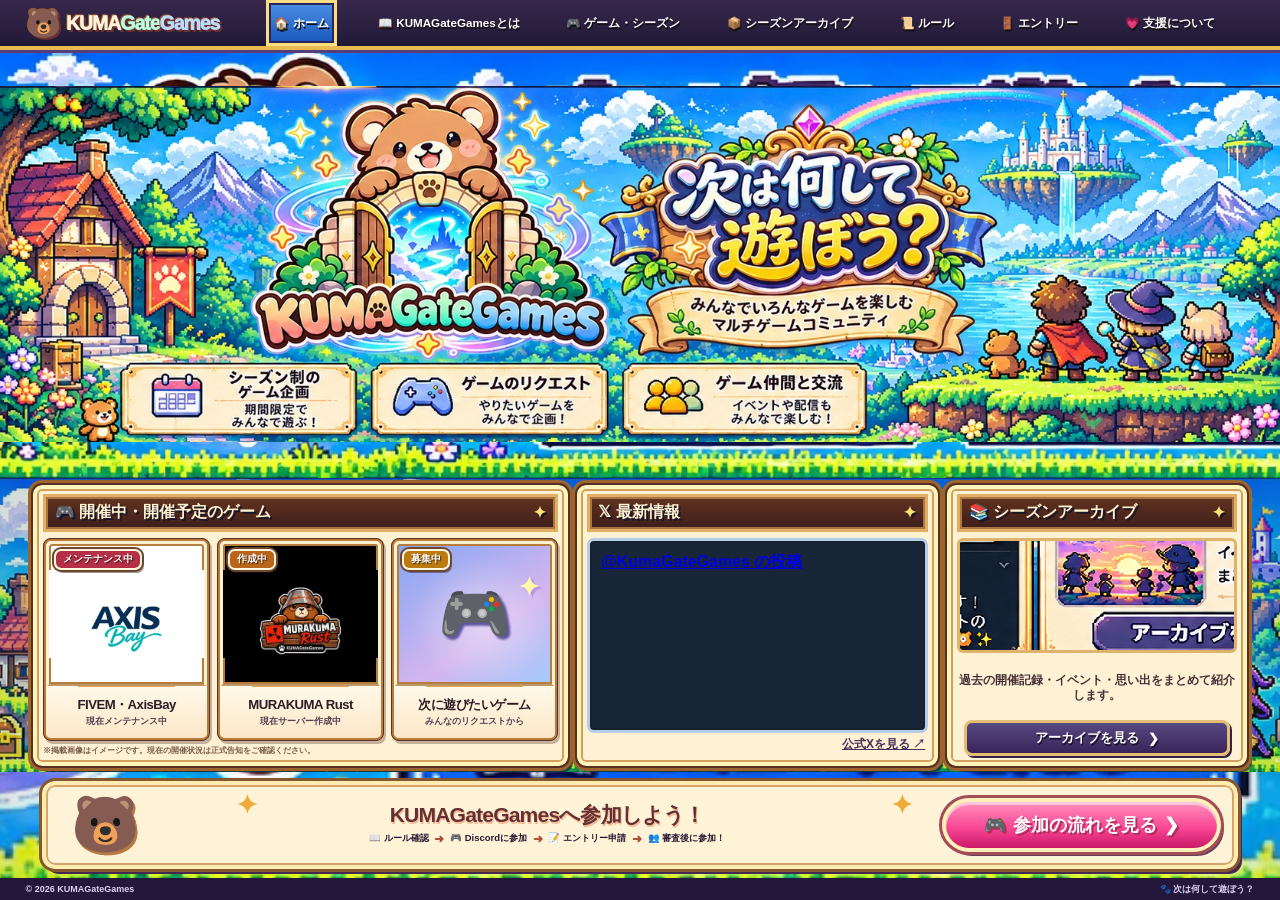
==== index.html @ dee57b51 "Replace AxisBay home card with newly regenerated properly scaled logo" ====
<!doctype html>
<html lang="ja">
<head>
<meta charset="utf-8"><meta name="viewport" content="width=device-width,initial-scale=1">
<meta name="theme-color" content="#29204a"><meta name="description" content="KUMAGateGamesは、みんなでいろいろなゲームを楽しむマルチゲームコミュニティ。次は何して遊ぼう？">
<meta property="og:title" content="KUMAGateGames｜次は何して遊ぼう？"><meta property="og:type" content="website"><meta property="og:image" content="https://kumagate.games/assets/logo.webp">
<title>KUMAGateGames｜次は何して遊ぼう？</title>
<link rel="icon" href="assets/favicon.png" type="image/png"><link rel="stylesheet" href="styles.css"><script src="main.js" defer></script><script src="games-config.js" defer></script><script src="games-render.js" defer></script>
</head>
<body>
<a href="#hero" class="skip">メインコンテンツへ</a>
<div class="page-shell">
<header class="topbar">
<a class="brand" href="#hero" aria-label="KUMAGateGames ホーム"><span class="brand-icon">🐻</span><span>KUMA<span class="brand-gate">Gate</span><span class="brand-games">Games</span></span></a>
<button class="menu-toggle" aria-label="メニューを開く" aria-controls="site-menu" aria-expanded="false">☰</button>
<nav id="site-menu" aria-label="メインナビゲーション">
<a class="active" href="#hero">🏠 ホーム</a><a href="about.html">📖 KUMAGateGamesとは</a><a href="games.html">🎮 ゲーム・シーズン</a><a href="#archive">📦 シーズンアーカイブ</a><a href="rules.html">📜 ルール</a><a href="entry.html">🚪 エントリー</a><a href="support.html">💗 支援について</a>
</nav>
</header>
<main>
<section class="hero" id="hero" aria-label="KUMAGateGamesの紹介">
<img src="assets/pixel-hero.webp" alt="クマのゲート、浮島の城、冒険の世界を描いたドット絵。シーズン制・ゲーム企画・仲間募集の紹介。" draggable="false">

<!-- 背景絵に実際に描かれた3枚の案内カードだけにリンクを対応させます。 -->
<a class="hotspot hotspot-feature-one" href="games.html" aria-label="シーズン制のゲーム企画について詳しく見る"></a>
<a class="hotspot hotspot-feature-two" href="games.html" aria-label="ゲームリクエストについて詳しく見る"></a>
<a class="hotspot hotspot-feature-three" href="about.html" aria-label="ゲーム仲間募集と交流について詳しく見る"></a>
</section>
<div class="information" aria-label="ゲームと最新情報">
<section id="games" class="rpg-panel games-panel games-panel--storybook">
<h2 class="panel-heading"><span>🎮 開催中・開催予定のゲーム</span><span class="twinkle">✦</span></h2>
<div class="game-grid" id="game-grid">
  <article class="game-card game-card--storybook" data-game-card="0">
    <div class="game-art game-art--storybook scene-axisbay"><div class="logo-mat"><img class="game-logo" src="assets/axisbay-card-v2.webp" alt="AxisBayのロゴ"></div><span class="status status--maintenance">メンテナンス中</span></div>
    <div class="game-info"><strong>FIVEM・AxisBay</strong><small>現在メンテナンス中</small></div>
  </article>
  <article class="game-card game-card--storybook" data-game-card="1">
    <div class="game-art game-art--storybook scene-rust"><div class="logo-mat"><img class="game-logo" src="assets/murakuma-card-prod.webp" alt="MURAKUMA Rustのロゴ"></div><span class="status status--building">作成中</span></div>
    <div class="game-info"><strong>MURAKUMA Rust</strong><small>現在サーバー作成中</small></div>
  </article>
  <article class="game-card game-card--storybook" data-game-card="2">
    <div class="game-art game-art--storybook scene-request"><div class="logo-mat"><span class="game-icon">🎮</span></div><span class="status status--recruiting">募集中</span></div>
    <div class="game-info"><strong>次に遊びたいゲーム</strong><small>みんなのリクエストから</small></div>
  </article>
</div>
<p class="panel-footnote">※掲載画像はイメージです。現在の開催状況は正式告知をご確認ください。</p>
</section>
<section class="rpg-panel x-panel" id="news">
<h2 class="panel-heading"><span>𝕏 最新情報</span><span class="twinkle">✦</span></h2>
<div id="x-feed" class="x-feed"><div class="x-preview"><div class="x-avatar">🐻</div><div><strong>公式Xからのお知らせ</strong><p>Xアカウントを設定すると、こちらに最新の投稿を表示します。</p><span class="x-muted">現在、連携準備中です</span></div></div></div>
<a id="x-link" class="mini-link" hidden target="_blank" rel="noopener noreferrer">公式Xを見る ↗</a>
</section>
<section class="rpg-panel archive-panel" id="archive">
<h2 class="panel-heading"><span>📚 シーズンアーカイブ</span><span class="twinkle">✦</span></h2>
<div class="archive-layout"><img src="assets/archive-scene.webp" alt="仲間たちが夕日に向かう8Bit風の冒険風景"><p>過去の開催記録・イベント・思い出をまとめて紹介します。</p></div>
<a class="rpg-link" href="archive.html">アーカイブを見る <span>❯</span></a>
</section>
</div>
<section class="join" aria-label="KUMAGateGamesへの参加">
<div class="join-bear" aria-hidden="true"><span>🐻</span></div>
<div class="join-content"><h2>KUMAGateGamesへ参加しよう！</h2><div class="steps"><span>📖 ルール確認</span><b>➜</b><span>🎮 Discordに参加</span><b>➜</b><span>📝 エントリー申請</span><b>➜</b><span>👥 審査後に参加！</span></div></div>
<a class="join-button" href="entry.html"><span>🎮</span> 参加の流れを見る <span>❯</span></a>
</section>
</main>
<footer><span>© 2026 KUMAGateGames</span><span>🐾 次は何して遊ぼう？</span></footer>
</div>
</body></html>
---- styles.css ----
:root{color-scheme:light;--dark:#21183d;--brown:#573023;--cream:#fff2d3;--gold:#f4be52;--pixel-shadow:3px 3px 0 #332148,-3px -3px 0 #332148;--panel-border:#774322}*{box-sizing:border-box}html{scroll-behavior:smooth}body{margin:0;background:#164b96;color:#281933;font-family:'Trebuchet MS','Hiragino Maru Gothic ProN','Yu Gothic',Meiryo,sans-serif;font-weight:700}.skip{position:fixed;left:1rem;top:-3rem;z-index:50;background:#fff;padding:.6rem}.skip:focus{top:1rem}.page-shell{width:100%;height:100vh;height:100dvh;max-width:2000px;margin:0 auto;display:grid;grid-template-rows:clamp(46px,5.6vh,64px) minmax(0,1fr) 22px;overflow:hidden;background:#1198eb url('assets/pixel-sky.webp') center center/cover no-repeat;box-shadow:0 0 0 3px #2b2252}.topbar{z-index:10;display:flex;align-items:center;gap:1vw;padding:0 2%;background:linear-gradient(180deg,#38284d,#201936);border-bottom:4px solid #e7ba52;box-shadow:0 3px 0 #553d7a;color:white;min-width:0}.brand{display:flex;align-items:center;gap:.4rem;white-space:nowrap;color:#fff3d9;text-decoration:none;font-weight:1000;font-size:clamp(14px,1.52vw,26px);letter-spacing:-1px;text-shadow:2px 2px #6d302d,-1px -1px #9e572b}.brand-icon{font-size:1.45em}.brand-gate{color:#b7ffe0}.brand-games{color:#badaff}.topbar nav{flex:1;display:flex;min-width:0;justify-content:space-evenly;align-items:stretch;height:100%;gap:.15vw}.topbar nav a{display:flex;align-items:center;justify-content:center;text-align:center;white-space:nowrap;font-size:clamp(10px,.91vw,16px);color:white;text-decoration:none;padding:0 .42vw;text-shadow:1px 2px #111;transition:background .15s}.topbar nav a:hover,.topbar nav a:focus-visible{background:#544080}.topbar nav a.active{background:linear-gradient(#4b8fe4,#1856bc);border:3px solid #fadd81;box-shadow:inset 0 0 0 2px #2c235b}.menu-toggle{display:none}main{display:grid;grid-template-rows:minmax(0,1.12fr) minmax(0,.72fr) minmax(0,.22fr);min-height:0;overflow:hidden;background:linear-gradient(90deg,rgba(17,57,79,.13),transparent 9%,transparent 91%,rgba(17,57,79,.13))}.hero{position:relative;min-height:0;overflow:hidden;isolation:isolate;background:#64c9f4}.hero>img{width:100%;height:100%;display:block;object-fit:fill;image-rendering:auto}.hotspot{position:absolute;z-index:2;display:block;border-radius:6px}.hotspot:hover,.hotspot:focus-visible{outline:3px dashed #fff5a9;outline-offset:2px;background:rgba(255,255,255,.09)}.information{display:grid;grid-template-columns:1.48fr 1fr .83fr;gap:clamp(6px,.7vw,14px);padding:clamp(4px,.48vw,9px) clamp(8px,2.6vw,50px);min-height:0;background:linear-gradient(180deg,rgba(26,71,58,.18),rgba(20,98,56,.17)),url('assets/pixel-sky.webp') center 72%/cover}.rpg-panel{min-width:0;min-height:0;display:flex;flex-direction:column;overflow:hidden;padding:clamp(4px,.45vw,9px);background:#fff1d3;border:clamp(3px,.32vw,6px) solid #fff4b9;outline:clamp(2px,.17vw,4px) solid #573025;box-shadow:0 0 0 5px #9d642e,5px 6px 0 rgba(27,24,53,.65),inset 0 0 0 2px #d39f5e; border-radius:9px}.panel-heading{flex-shrink:0;display:flex;justify-content:space-between;align-items:center;gap:5px;color:#fff2d4;margin:0 0 clamp(5px,.5vw,11px);padding:clamp(3px,.4vw,8px) clamp(7px,.7vw,16px);min-height:clamp(26px,3.6vh,48px);border:3px solid #e2ae62;background:linear-gradient(#63331f,#3c1d1b);box-shadow:inset 0 0 0 2px #a97645;font-size:clamp(12px,1.23vw,23px);text-shadow:2px 2px #1a1625;white-space:nowrap}.twinkle{color:#fbe272}.game-grid{display:grid;grid-template-columns:repeat(3,minmax(0,1fr));gap:clamp(5px,.6vw,12px);flex:1;min-height:0}.game-card{min-width:0;min-height:0;display:flex;flex-direction:column;overflow:hidden;border:2px solid #9c89a8;box-shadow:inset 0 0 0 2px #fff,2px 2px #c49a5f;background:#fff8ee;border-radius:7px;text-align:center}.game-art{position:relative;flex:1;min-height:0;overflow:hidden;background:#a6d8f6;border-bottom:2px solid #d6b68e}.game-art img{height:100%;width:100%;display:block;object-fit:cover;image-rendering:pixelated}.game-art.contain{display:flex;align-items:center;justify-content:center;padding:10px}.game-art.contain img{object-fit:contain;image-rendering:auto;filter:drop-shadow(0 2px 0 rgba(0,0,0,.15))}.axisbay-panel{background:linear-gradient(180deg,#ffffff,#eef6ff)}.rust-panel{background:linear-gradient(180deg,#2d1a11,#070707)}.game-art.muted{display:flex;align-items:center;justify-content:center;background:linear-gradient(125deg,#a6b9ed,#ddd9f6)}.controller{font-size:clamp(26px,4vw,66px);filter:drop-shadow(3px 3px 0 #7888bf)}.status{position:absolute;top:5px;left:5px;display:inline-flex;align-items:center;border-radius:6px;padding:2px 7px;color:white;font-size:clamp(9px,.75vw,14px);border:2px solid white;text-shadow:1px 1px #3b2550;box-shadow:2px 2px #49385d;white-space:nowrap}.blue{background:#2487cf}.purple{background:#8c65c3}.gold{background:#d08d27}.red{background:#d94d47}.orange{background:#d77b2d}.game-info{display:flex;flex-direction:column;justify-content:center;flex-shrink:0;min-height:clamp(35px,6.3vh,74px);padding:3px;gap:1px}.game-info strong{font-size:clamp(11px,1.13vw,19px);line-height:1.1;color:#301c25;white-space:nowrap;overflow:hidden;text-overflow:ellipsis}.game-info small{color:#564252;font-size:clamp(9px,.73vw,13px);line-height:1.2}.panel-footnote{font-size:clamp(8px,.58vw,11px);color:#775c4c;white-space:nowrap;overflow:hidden;text-overflow:ellipsis;margin:clamp(3px,.35vw,7px) 0 0}.x-feed{flex:1;min-height:0;overflow:hidden;background:#192637;border:3px solid #b5cce5;border-radius:7px;box-shadow:inset 0 0 0 2px #162031;padding:clamp(9px,.9vw,17px);color:white}.x-preview{display:flex;gap:clamp(6px,.8vw,15px);height:100%;align-items:center}.x-avatar{display:flex;align-items:center;justify-content:center;background:#fff5d9;border:3px solid #ba863c;border-radius:50%;width:clamp(34px,3.5vw,66px);height:clamp(34px,3.5vw,66px);font-size:clamp(18px,2.15vw,39px);flex-shrink:0}.x-preview strong{font-size:clamp(12px,1.12vw,21px)}.x-preview p{font-weight:500;font-size:clamp(10px,.82vw,15px);line-height:1.45;margin:.45rem 0}.x-muted{font-size:clamp(10px,.7vw,13px);color:#a4b6d3}.mini-link{font-size:12px;text-align:right;color:#483059;margin:3px}.archive-layout{flex:1;min-height:0;display:grid;grid-template-rows:minmax(0,1.12fr) minmax(0,.58fr);gap:4px}.archive-layout img{display:block;width:100%;height:100%;object-fit:cover;image-rendering:pixelated;border:3px solid #dfb36c;border-radius:6px}.archive-layout p{min-height:0;overflow:hidden;margin:0;color:#472e37;text-align:center;display:flex;align-items:center;justify-content:center;font-size:clamp(10px,.91vw,16px);line-height:1.3}.rpg-link{min-height:clamp(25px,4vh,50px);flex-shrink:0;display:flex;align-items:center;justify-content:center;gap:.7em;margin:3px auto 0;width:95%;background:linear-gradient(#574982,#39245a);border:3px solid #e4bd73;border-radius:8px;color:white;text-decoration:none;text-shadow:1px 2px #1c112d;font-size:clamp(11px,1vw,18px);box-shadow:2px 2px #332148}.rpg-link:hover{filter:brightness(1.17)}.join{min-width:0;min-height:0;display:grid;grid-template-columns:minmax(50px,11%) 1fr minmax(190px,27%);gap:clamp(3px,.6vw,12px);align-items:center;position:relative;overflow:hidden;margin:clamp(4px,.5vw,9px) clamp(12px,3.3vw,65px);padding:clamp(3px,.5vw,10px) clamp(8px,.85vw,20px);background:#fff3d7;border:4px solid #ffedb0;outline:3px solid #86572f;border-radius:16px;box-shadow:4px 5px 0 #442753,inset 0 0 0 2px #d8a46c}.join::before,.join::after{content:'✦';position:absolute;color:#efaa3b;font-size:clamp(10px,2vw,30px);top:6%;pointer-events:none}.join::before{left:16%}.join::after{right:27%}.join-bear{font-size:clamp(34px,5vw,90px);line-height:1;text-align:center;filter:drop-shadow(2px 3px 0 #b47a46)}.join-content{min-width:0;text-align:center}.join h2{color:#663032;margin:0 0 .3em;font-size:clamp(14px,1.85vw,31px);line-height:1.08;text-shadow:1px 2px #f4bd9a;white-space:nowrap}.steps{display:flex;justify-content:space-evenly;align-items:center;gap:clamp(2px,.3vw,8px);font-size:clamp(8px,.79vw,15px)}.steps b{color:#aa4f34;font-size:1.5em}.join-button{height:74%;min-height:34px;display:flex;align-items:center;justify-content:center;gap:.4em;background:linear-gradient(#ff90bc,#f74292 60%,#c91867);color:#fff;text-shadow:2px 2px #b12f5a;border:4px solid #fff0b9;outline:3px solid #a34d55;border-radius:30px;text-decoration:none;font-size:clamp(11px,1.48vw,25px);box-shadow:inset 0 3px #ffc5da,3px 4px 0 #65405d;white-space:nowrap}.join-button:hover{filter:brightness(1.08);transform:translateY(-1px)}footer{height:100%;display:flex;justify-content:space-between;align-items:center;padding:0 2%;background:#23173b;color:#dfd0f1;font-size:clamp(9px,.7vw,12px)}
@media(min-width:1100px) and (max-height:700px){main{grid-template-rows:minmax(0,1.06fr) minmax(0,.71fr) minmax(0,.23fr)}.panel-footnote{display:none}.game-info{min-height:32px}.panel-heading{min-height:25px}.join{margin-top:3px;margin-bottom:5px}}
@media(max-width:900px){.page-shell{height:auto;min-height:100dvh;overflow:visible;display:block}.topbar{height:57px;position:sticky;top:0}.brand{font-size:18px}.menu-toggle{display:block;margin-left:auto;background:#433672;border:2px solid #e7b968;color:white;padding:5px 12px;font-size:22px;border-radius:4px}.topbar nav{display:none;position:absolute;top:100%;left:0;right:0;background:#292042;height:auto;padding:8px;flex-direction:column;box-shadow:0 5px #a97e33}.topbar nav.open{display:flex}.topbar nav a{justify-content:start;font-size:15px;padding:12px}.topbar nav a.active{border-width:2px}main{display:block;overflow:visible}.hero{aspect-ratio:1672/465}.information{grid-template-columns:1fr 1fr;gap:15px;padding:20px}.games-panel{grid-column:1/-1;min-height:255px}.x-panel,.archive-panel{min-height:240px}.game-info strong{font-size:15px}.game-info small,.archive-layout p{font-size:12px}.panel-heading{font-size:17px;min-height:40px}.join{min-height:110px;grid-template-columns:70px 1fr 190px;margin:18px 25px;padding:12px}.join h2{font-size:20px}.steps{font-size:10px}.join-button{font-size:15px}footer{height:26px}}
@media(max-width:600px){.hero{aspect-ratio:1.68;}.hero>img{object-fit:cover;object-position:center;}.hotspot{display:none}.information{display:flex;flex-direction:column;padding:15px 14px;gap:16px}.games-panel{height:290px}.game-info{min-height:51px}.game-info strong{font-size:12px}.game-info small{font-size:10px}.panel-footnote{font-size:9px}.x-panel,.archive-panel{height:250px}.join{grid-template-columns:1fr;gap:9px;margin:15px;min-height:175px}.join-bear{display:none}.join h2{white-space:normal;font-size:19px}.steps{flex-wrap:wrap;font-size:10px}.join-button{height:47px;width:90%;justify-self:center;font-size:17px}.archive-layout{grid-template-rows:minmax(0,1fr) auto}.archive-layout p{padding:3px}}
@media(prefers-reduced-motion:reduce){html{scroll-behavior:auto}}

/* v4: a readable, non-pixel headline over the baked pixel lettering. */
.hero-smooth-title{position:absolute;top:2.5%;left:43.7%;width:42%;height:31%;z-index:1;display:flex;align-items:center;justify-content:center;gap:.22em;isolation:isolate;white-space:nowrap;border:clamp(2px,.25vw,5px) solid #d1efff;border-radius:24px 9px 24px 9px;background:linear-gradient(180deg,#166dc5 0%,#194d9b 43%,#102969 100%);box-shadow:0 0 0 clamp(3px,.28vw,6px) #263b81,0 0 0 clamp(5px,.44vw,9px) #80d8ff,0 4px 13px #112c65aa,inset 0 4px 0 #a2e7ff;text-align:center;color:#fff9e4;font-family:'Hiragino Maru Gothic ProN','Yu Gothic','Meiryo',sans-serif;font-weight:900;font-size:clamp(15px,3.2vw,58px);letter-spacing:-.065em;line-height:1.05;text-shadow:2px 3px 0 #07164f,0 0 10px #009cfc}
.hero-smooth-title:before,.hero-smooth-title:after{content:'✦';position:absolute;font-size:clamp(10px,1.5vw,24px);color:#ffe77c;text-shadow:0 0 8px #fff0ae}.hero-smooth-title:before{left:2%;top:6%}.hero-smooth-title:after{right:2%;bottom:3%}
.hero-smooth-title strong{color:#ffe36d;font-weight:900;text-shadow:2px 3px 0 #07164f,0 0 9px #fb8f4e}
/* v4: consistently sized join panel */
main{grid-template-rows:minmax(0,1.05fr) minmax(0,.72fr) minmax(0,.26fr)}
.join{grid-template-columns:minmax(42px,8%) minmax(0,1fr) minmax(160px,24%);column-gap:clamp(5px,.75vw,13px);padding:clamp(3px,.52vw,9px) clamp(12px,1vw,22px);margin:clamp(5px,.7vw,12px) clamp(14px,3.3vw,60px);border-radius:13px}
.join-bear{display:flex;align-items:center;justify-content:center;min-width:0;height:100%}.join-bear span{font-size:clamp(28px,4.3vw,76px);line-height:1}
.join-content{display:grid;grid-template-rows:auto auto;align-content:center;justify-items:center;gap:clamp(2px,.33vw,7px)}
.join h2{font-size:clamp(13px,1.65vw,27px);margin:0;letter-spacing:-.04em}
.steps{width:100%;font-size:clamp(8px,.74vw,13px);justify-content:center;gap:clamp(2px,.45vw,10px);white-space:nowrap}
.steps span{white-space:nowrap}.steps b{font-size:1.22em}
.join-button{height:auto;min-height:clamp(33px,6vh,68px);max-height:85%;padding:4px 6px;border-radius:35px;font-size:clamp(11px,1.37vw,22px)}
@media(max-width:900px){.hero-smooth-title{font-size:clamp(12px,3vw,27px);border-radius:13px 5px 13px 5px}.join{grid-template-columns:55px minmax(0,1fr) 160px;min-height:105px}.join h2{font-size:16px}.steps{font-size:9px}.join-button{font-size:13px}}
@media(max-width:600px){.hero-smooth-title{left:28%;top:8%;width:68%;height:25%;font-size:clamp(12px,4vw,23px);gap:.1em}.join{grid-template-columns:1fr;min-height:170px;padding:12px}.join-content{gap:8px}.join h2{font-size:19px}.steps{white-space:normal;flex-wrap:wrap;gap:5px;font-size:10px}.steps span{white-space:normal}.join-button{min-height:46px;font-size:16px}}

/* Ver.5: slogan is now painted directly into the hero artwork; no duplicate HTML overlay. */
.hero-smooth-title{display:none!important}

/* Ver.7: 絵に描かれている3つのカードと透明リンク枠を完全に一致させる。
   画像サイズ 1672 × 465 px の実測座標から変換した百分率を採用。
   存在しない「紹介」「エントリー」の透明リンクは撤去。 */
.hero .hotspot {top:77.65%;height:21.35%;border-radius:1%;}
.hero .hotspot-feature-one {left:9.53%;width:18.42%;}
.hero .hotspot-feature-two {left:28.84%;width:18.48%;}
.hero .hotspot-feature-three {left:48.50%;width:19.20%;}
.hero .hotspot:hover,.hero .hotspot:focus-visible {
  outline:2px solid #ffe7a2;outline-offset:-3px;
  background:rgba(255,255,255,.10);
  box-shadow:0 0 0 3px rgba(65,34,90,.58),inset 0 0 16px rgba(255,240,161,.15);
}
@media(max-width:600px){.hero .hotspot{display:none;}}


/* Logo cards: dedicated bounded area, avoiding flex image min-size overflow. */
:root{
  --status-maintenance:#ad3649;
  --status-building:#b85f16;
  --status-active:#217b48;
  --status-planning:#7549a3;
  --status-preparing:#236fb0;
  --status-recruiting:#d08d27;
  --status-ended:#5b6474;
}
.games-panel .game-card--logo .game-art--logo{
  display:grid;
  grid-template-rows:minmax(0,1fr) auto;
  position:relative;
  padding:0;
  overflow:hidden;
}
.games-panel .game-art--logo .game-logo-frame{
  position:relative;
  min-height:0;
  min-width:0;
  overflow:hidden;
}
.games-panel .game-logo-frame img{
  position:absolute;
  inset:4px 8px;
  display:block;
  width:calc(100% - 16px);
  height:calc(100% - 8px);
  min-width:0;
  min-height:0;
  max-width:none;
  max-height:none;
  object-fit:contain;
  object-position:center;
  image-rendering:auto;
  filter:none;
}
.games-panel .game-art--logo .status{
  position:relative;
  top:auto;
  left:auto;
  z-index:1;
  display:flex;
  align-items:center;
  justify-content:center;
  width:100%;
  min-height:clamp(23px,2.6vh,30px);
  border:0;
  border-top:2px solid rgba(255,255,255,.85);
  border-radius:0;
  padding:2px 5px;
  color:#fff;
  font-size:clamp(10px,.84vw,15px);
  font-weight:900;
  line-height:1.15;
  letter-spacing:.04em;
  white-space:nowrap;
  opacity:1;
  text-shadow:1px 1px 1px rgba(0,0,0,.6);
  box-shadow:0 -2px 0 rgba(0,0,0,.15) inset;
}
.games-panel .game-card--logo .game-info{min-height:clamp(34px,5.7vh,64px)}
.games-panel .status--maintenance{background:var(--status-maintenance)}
.games-panel .status--building{background:var(--status-building)}
.games-panel .status--active{background:var(--status-active)}
.games-panel .status--planning{background:var(--status-planning)}
.games-panel .status--preparing{background:var(--status-preparing)}
.games-panel .status--recruiting{background:var(--status-recruiting)}
.games-panel .status--ended{background:var(--status-ended)}
@media(max-width:600px){
  .games-panel .game-art--logo .status{font-size:10px;min-height:23px}
  .games-panel .game-logo-frame img{
    inset:3px 4px;
    width:calc(100% - 8px);
    height:calc(100% - 6px);
  }
  .games-panel .game-card--logo .game-info{min-height:51px}
}


/* Reusable, responsive pixel-fantasy game cards. Edit games-config.js only. */
:root{--state-maintenance:#b52f47;--state-building:#bb651b;--state-active:#24864b;--state-planning:#7549a3;--state-preparing:#276ca8;--state-recruiting:#bc7b10;--state-ended:#666875}
.games-panel--storybook .game-grid{gap:clamp(4px,.5vw,10px)}
.games-panel--storybook .game-card--storybook{border:3px solid #bb7a3b;outline:1px solid #563423;outline-offset:-1px;box-shadow:inset 0 0 0 2px #ffecba,2px 3px 0 rgba(79,46,48,.33);background:linear-gradient(#fffbec,#ffe8c5);border-radius:8px}
.games-panel--storybook .game-art--storybook{display:block;position:relative;padding:0;isolation:isolate;border:3px solid #fff2d0;border-bottom:2px solid #bf9666;border-radius:6px 6px 3px 3px;box-shadow:inset 0 0 0 2px #b77d3d;overflow:hidden;min-height:0}
.games-panel--storybook .scene-axisbay{background:linear-gradient(165deg,#cceeff 0%,#f9fdff 48%,#d8efff 100%)}
.games-panel--storybook .scene-rust{background:linear-gradient(130deg,#27170f,#0a080a 64%,#443024)}
.games-panel--storybook .scene-request{background:radial-gradient(ellipse at 55% 55%,rgba(255,255,255,.42),transparent 58%),linear-gradient(145deg,#8aa7f3 5%,#d4b6ee 62%,#a3cafd)}
.games-panel--storybook .scene-request:before{content:'✦';position:absolute;right:8%;top:20%;font-size:clamp(13px,2vw,27px);color:#fff8ad;text-shadow:3px 2px #b794ea}
.games-panel--storybook .logo-mat{position:absolute;inset:22% 4% 3%;display:flex;align-items:center;justify-content:center;overflow:hidden;min-width:0;min-height:0}
.games-panel--storybook .scene-axisbay .logo-mat{background:#fff;border-radius:2px}
.games-panel--storybook .logo-mat .game-logo{display:block;width:100%;height:100%;object-fit:contain;object-position:center;min-width:0;min-height:0;max-width:none;max-height:none;image-rendering:auto;transform:translate(var(--logo-x,0),var(--logo-y,0)) scale(var(--logo-scale,1));filter:none}
.games-panel--storybook .game-icon{font-size:clamp(28px,4.6vw,67px);filter:drop-shadow(3px 3px 1px #5e55a1)}
.games-panel--storybook .game-art--storybook .status{position:absolute;z-index:3;top:5px;left:5px;right:auto;bottom:auto;width:auto;min-width:0;min-height:0;display:inline-block;border:2px solid #fff8df;border-radius:7px;padding:3px 7px;color:#fff;font-size:clamp(9px,.75vw,14px);font-weight:900;text-shadow:1px 1px 1px rgba(34,21,21,.8);box-shadow:0 0 0 2px #6d462e,2px 3px 0 rgba(45,26,34,.45);white-space:nowrap;line-height:1.1;opacity:1;letter-spacing:0}
.games-panel--storybook .status--maintenance{background:var(--state-maintenance)}
.games-panel--storybook .status--building{background:var(--state-building)}
.games-panel--storybook .status--active{background:var(--state-active)}
.games-panel--storybook .status--planning{background:var(--state-planning)}
.games-panel--storybook .status--preparing{background:var(--state-preparing)}
.games-panel--storybook .status--recruiting{background:var(--state-recruiting)}
.games-panel--storybook .status--ended{background:var(--state-ended)}
.games-panel--storybook .game-info{position:relative;min-height:clamp(37px,5.7vh,70px);background:linear-gradient(#fff9e9,#fce7c7);gap:3px;padding:4px 2px}
.games-panel--storybook .game-info:before{content:'';display:block;position:absolute;top:0;left:20%;right:20%;height:1px;background:#e0a555}
.games-panel--storybook .game-info strong{font-size:clamp(10px,1.03vw,18px);line-height:1.17;letter-spacing:-.04em}
.games-panel--storybook .game-info small{font-size:clamp(8px,.71vw,13px);line-height:1.17}
@media(max-width:900px){.games-panel--storybook .game-info strong{font-size:clamp(11px,2vw,18px)}.games-panel--storybook .game-info small{font-size:clamp(9px,1.5vw,13px)}}
@media(max-width:600px){.games-panel--storybook .game-grid{gap:5px}.games-panel--storybook .game-art--storybook .status{font-size:clamp(7px,2vw,10px);padding:2px 3px;top:3px;left:3px;border-width:1px;box-shadow:0 0 0 1px #754d36}.games-panel--storybook .game-info{min-height:51px}.games-panel--storybook .game-info strong{font-size:clamp(9px,2.7vw,13px);white-space:normal;overflow:visible;text-overflow:clip}.games-panel--storybook .game-info small{font-size:clamp(8px,2.3vw,11px)}.games-panel--storybook .logo-mat{inset:21% 2% 2%}}

/* Visual fidelity repair: no differently colored logo-mat, and no lower status ribbon.
   Logos are normalized to a 16:9 canvas by games-render.js and sit under top-left badges. */
.games-panel--storybook .scene-axisbay{background:#ffffff}
.games-panel--storybook .scene-rust{background:#000000}
.games-panel--storybook .scene-axisbay .logo-mat,
.games-panel--storybook .scene-rust .logo-mat{background:transparent!important}
.games-panel--storybook .logo-mat{inset:0!important}
.games-panel--storybook .logo-mat .game-logo--normalized{
  width:100%;
  height:100%;
  object-fit:cover;
  object-position:center;
  transform:none!important;
}
.games-panel--storybook .game-art--storybook .status{
  position:absolute;
  top:5px;
  left:5px;
  z-index:4;
  background-clip:padding-box;
}
@media(max-width:600px){
  .games-panel--storybook .logo-mat{inset:0!important}
  .games-panel--storybook .game-art--storybook .status{top:3px;left:3px}
}

/* Fix 2026-11-12: precomposed card images with full-frame matching backgrounds.
   Do not enlarge/crop logos at runtime, and never stretch the hero illustration. */
.games-panel--storybook .scene-axisbay{background:#fff}
.games-panel--storybook .scene-rust{background:#000}
.games-panel--storybook .logo-mat{inset:0!important;background:transparent!important}
.games-panel--storybook .logo-mat .game-logo{
  position:static;
  display:block;
  width:100%;
  height:100%;
  max-width:100%;
  max-height:100%;
  object-fit:contain;
  object-position:center;
  transform:none!important;
  image-rendering:auto;
  filter:none;
}
.hero{background:#64c9f4 url('assets/pixel-sky.webp') center center/cover no-repeat}
.hero>img{object-fit:contain;object-position:center}
@media(min-width:901px) and (max-height:850px){
 .join{margin-top:3px;margin-bottom:3px;padding:2px 10px}
 .join-bear span{font-size:clamp(27px,3vw,50px)}
 .join h2{font-size:clamp(14px,1.4vw,23px)}
 .steps{font-size:clamp(8px,.68vw,11px)}
 .join-button{min-height:35px;max-height:82%;font-size:clamp(12px,1.25vw,20px)}
}
@media(max-width:600px){
 .hero{background:#64c9f4}
 .hero>img{object-fit:cover;object-position:center}
}
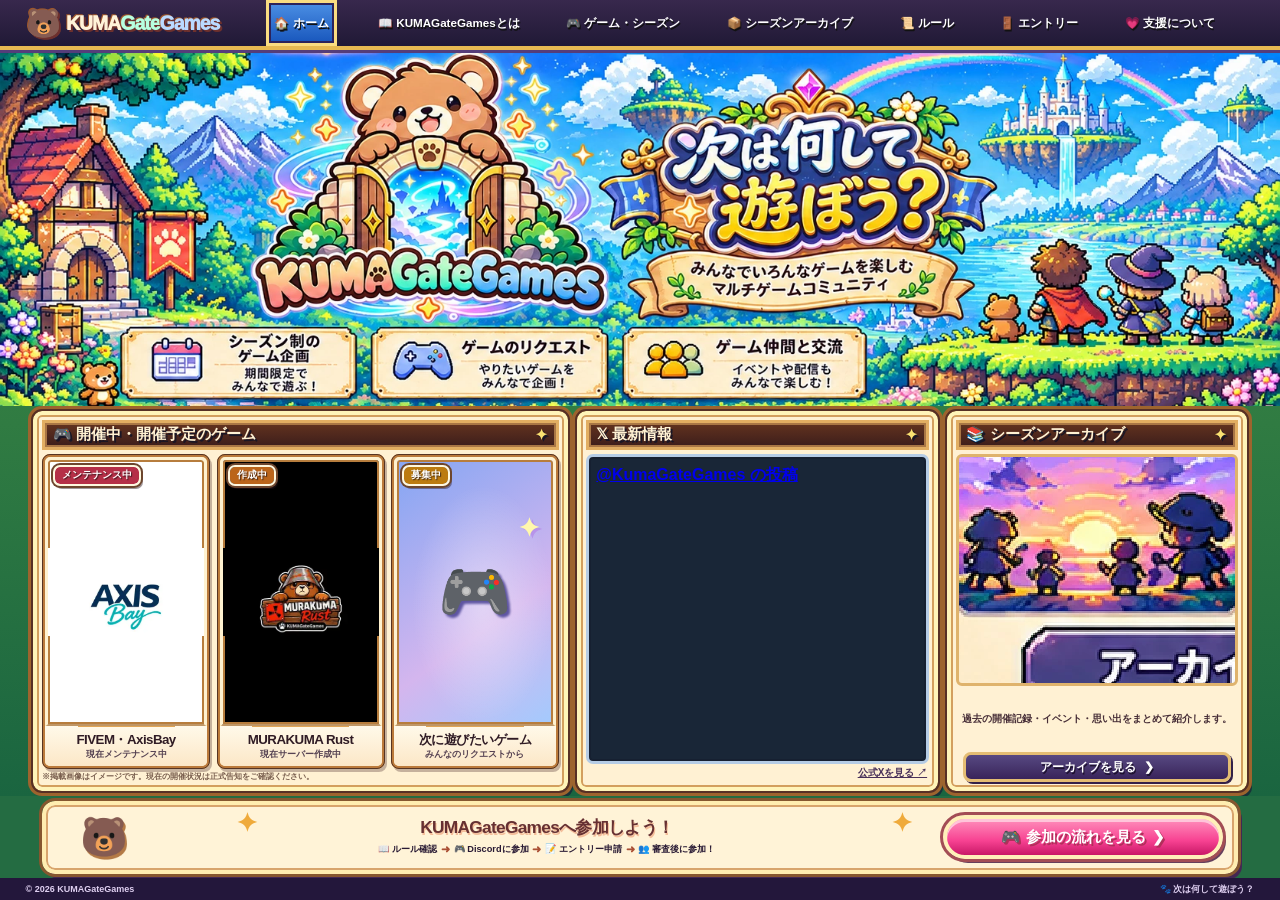
==== commit 8d028441: "Repair full-width single-screen homepage and archive thumbnail crop" ====
--- a/index.html
+++ b/index.html
@@ -52,7 +52,7 @@
 </section>
 <section class="rpg-panel archive-panel" id="archive">
 <h2 class="panel-heading"><span>📚 シーズンアーカイブ</span><span class="twinkle">✦</span></h2>
-<div class="archive-layout"><img src="assets/archive-scene.webp" alt="仲間たちが夕日に向かう8Bit風の冒険風景"><p>過去の開催記録・イベント・思い出をまとめて紹介します。</p></div>
+<div class="archive-layout"><div class="archive-image-crop" role="img" aria-label="仲間たちが夕日に向かう8Bit風の冒険風景"></div><p>過去の開催記録・イベント・思い出をまとめて紹介します。</p></div>
 <a class="rpg-link" href="archive.html">アーカイブを見る <span>❯</span></a>
 </section>
 </div>
--- a/styles.css
+++ b/styles.css
@@ -204,3 +204,61 @@
  .hero{background:#64c9f4}
  .hero>img{object-fit:cover;object-position:center}
 }
+
+/* Full-bleed, non-scrolling desktop homepage, 2026-11-12.
+   Keep the hero's true 1672:465 ratio, its artwork-based link hitboxes,
+   and the entire one-screen navigation / content / footer composition. */
+@media(min-width:901px){
+ html,body{height:100%;overflow:hidden}
+ body{background:#246c42}
+ .page-shell{width:100%;max-width:none;height:100vh;height:100dvh;min-height:0;overflow:hidden;margin:0 auto;grid-template-rows:clamp(46px,5.6vh,64px) minmax(0,1fr) 22px;background:#277b49}
+ main{grid-template-rows:max-content minmax(0,1fr) clamp(72px,9.1vh,110px);overflow:hidden;min-height:0;background:#246c42}
+ .hero{width:100%;height:auto;min-height:0;aspect-ratio:1672/465;overflow:hidden;background:transparent}
+ .hero>img{width:100%;height:100%;object-fit:contain;object-position:center;display:block}
+ .information{min-height:0;overflow:hidden;padding:clamp(4px,.4vw,8px) clamp(8px,2.6vw,50px);background:linear-gradient(180deg,#317c42 0%,#1a6540 100%);position:relative}
+ .join{min-height:0;overflow:visible;padding:clamp(3px,.38vw,8px) clamp(9px,.85vw,18px);margin:clamp(3px,.35vw,7px) clamp(12px,3.3vw,65px);grid-template-columns:minmax(38px,8%) minmax(0,1fr) minmax(150px,24%)}
+ .join h2{font-size:clamp(14px,1.35vw,26px);line-height:1.08;margin:0 0 2px}
+ .steps{font-size:clamp(9px,.72vw,13px);gap:clamp(2px,.3vw,7px)}
+ .join-bear span{font-size:clamp(26px,3vw,53px)}
+ .join-button{height:80%;min-height:30px;max-height:95%;font-size:clamp(11px,1.2vw,20px);padding:2px 6px}
+ .rpg-panel{padding:clamp(3px,.38vw,8px)}
+ .panel-heading{min-height:clamp(25px,3.25vh,39px);margin-bottom:clamp(4px,.35vw,8px);padding:2px clamp(6px,.6vw,12px);font-size:clamp(12px,1.16vw,21px)}
+ .game-info{min-height:clamp(29px,4.4vh,46px);padding:2px;gap:1px}
+ .game-info strong{font-size:clamp(10px,1vw,17px)}
+ .game-info small{font-size:clamp(8px,.70vw,12px)}
+ .games-panel--storybook .game-info{min-height:clamp(32px,4.5vh,50px);padding:2px;gap:1px}
+ .games-panel--storybook .game-info strong{font-size:clamp(11px,1.04vw,18px)}
+ .games-panel--storybook .game-info small{font-size:clamp(9px,.72vw,13px)}
+ .panel-footnote{font-size:clamp(8px,.56vw,10px);margin:2px 0 0}
+ .archive-layout{grid-template-rows:minmax(0,1fr) minmax(24px,.27fr);gap:2px;overflow:hidden}
+ .archive-layout p{font-size:clamp(9px,.78vw,14px);line-height:1.14}
+ .rpg-link{min-height:clamp(23px,3.3vh,36px);margin:2px auto 0;padding:1px 4px;font-size:clamp(10px,.95vw,17px)}
+ .x-feed{padding:clamp(6px,.6vw,12px)}
+ .x-panel .mini-link{font-size:clamp(10px,.65vw,12px);margin:2px}
+}
+@media(min-width:901px) and (max-height:850px){
+ .join{margin-top:3px;margin-bottom:3px;padding:2px 9px}
+ .join h2{font-size:clamp(13px,1.25vw,21px)}
+ .steps{font-size:clamp(8px,.63vw,10px)}
+ .join-button{font-size:clamp(11px,1.15vw,19px)}
+}
+/* The existing archive art contains cut-off UI text around its edges.
+   Display only its central adventure scene inside the same card frame. */
+.archive-layout .archive-image-crop{
+ display:block;
+ min-height:0;
+ border:3px solid #dfb36c;
+ border-radius:6px;
+ background-color:#ad6aad;
+ background-image:url('assets/archive-scene.webp');
+ background-size:195% auto;
+ background-position:75% 18%;
+ background-repeat:no-repeat;
+ image-rendering:pixelated;
+}
+@media(min-width:901px) and (max-height:850px){
+ .archive-layout .archive-image-crop{background-position:75% 43%}
+}
+@media(max-width:900px){
+ .archive-layout .archive-image-crop{background-position:75% 35%}
+}
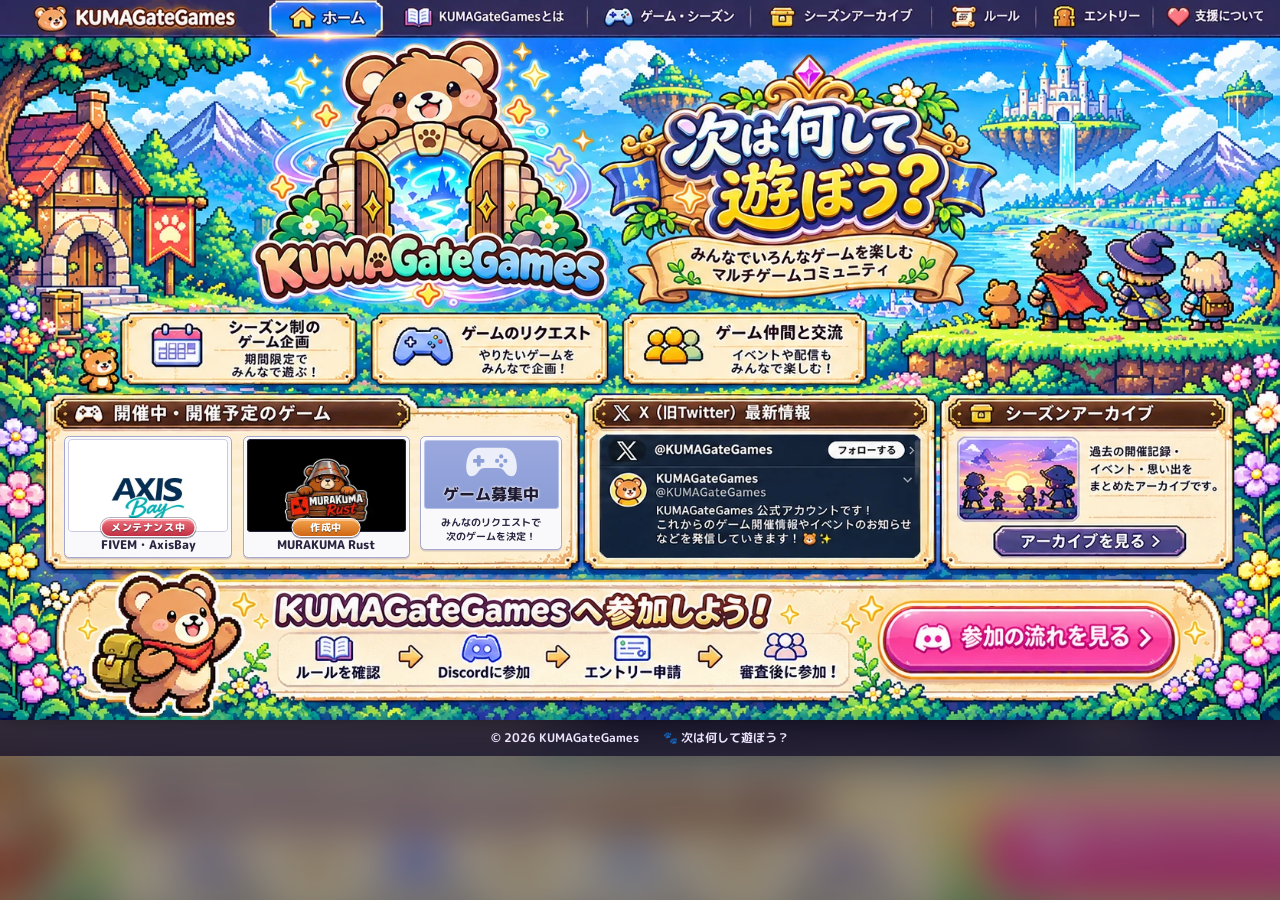
==== commit b735a2bb: "Rebuild homepage as a single full-HD picture matching the design mockup - PC: the mockup (assets/hom" ====
--- a/index.html
+++ b/index.html
@@ -2,66 +2,97 @@
 <html lang="ja">
 <head>
 <meta charset="utf-8"><meta name="viewport" content="width=device-width,initial-scale=1">
-<meta name="theme-color" content="#29204a"><meta name="description" content="KUMAGateGamesは、みんなでいろいろなゲームを楽しむマルチゲームコミュニティ。次は何して遊ぼう？">
+<meta name="theme-color" content="#2c2a59"><meta name="description" content="KUMAGateGamesは、みんなでいろいろなゲームを楽しむマルチゲームコミュニティ。次は何して遊ぼう？">
 <meta property="og:title" content="KUMAGateGames｜次は何して遊ぼう？"><meta property="og:type" content="website"><meta property="og:image" content="https://kumagate.games/assets/logo.webp">
 <title>KUMAGateGames｜次は何して遊ぼう？</title>
-<link rel="icon" href="assets/favicon.png" type="image/png"><link rel="stylesheet" href="styles.css"><script src="main.js" defer></script><script src="games-config.js" defer></script><script src="games-render.js" defer></script>
+<link rel="icon" href="assets/favicon.png" type="image/png">
+<link rel="preconnect" href="https://fonts.googleapis.com"><link rel="preconnect" href="https://fonts.gstatic.com" crossorigin>
+<link rel="stylesheet" href="https://fonts.googleapis.com/css2?family=M+PLUS+Rounded+1c:wght@700;800&amp;display=swap">
+<link rel="preload" as="image" href="assets/home-stage.webp" media="(min-width:901px) and (min-aspect-ratio:13/10)">
+<link rel="stylesheet" href="styles.css">
+<script src="main.js" defer></script><script src="games-config.js" defer></script><script src="games-render.js" defer></script>
 </head>
-<body>
-<a href="#hero" class="skip">メインコンテンツへ</a>
-<div class="page-shell">
+<body class="home">
+<a href="#main" class="skip">メインコンテンツへ</a>
+<!--
+  PC（横長画面）: 完成イメージの一枚絵 assets/home-stage.webp の上に、
+  リンク（透明）・ゲームカード・Xの投稿だけを重ねて表示します。
+  位置は --x/--y/--w/--h に、元画像（1672×941）のピクセル座標で書いています。
+  スマホ（縦長画面）: 同じHTMLを縦に並べたレイアウトで表示します。
+-->
+<div class="stage">
 <header class="topbar">
-<a class="brand" href="#hero" aria-label="KUMAGateGames ホーム"><span class="brand-icon">🐻</span><span>KUMA<span class="brand-gate">Gate</span><span class="brand-games">Games</span></span></a>
+<a class="brand spot" href="index.html" style="--x:40;--y:3;--w:272;--h:42"><span class="brand-icon" aria-hidden="true">🐻</span><span class="brand-text">KUMA<span class="brand-gate">Gate</span><span class="brand-games">Games</span></span></a>
 <button class="menu-toggle" aria-label="メニューを開く" aria-controls="site-menu" aria-expanded="false">☰</button>
 <nav id="site-menu" aria-label="メインナビゲーション">
-<a class="active" href="#hero">🏠 ホーム</a><a href="about.html">📖 KUMAGateGamesとは</a><a href="games.html">🎮 ゲーム・シーズン</a><a href="#archive">📦 シーズンアーカイブ</a><a href="rules.html">📜 ルール</a><a href="entry.html">🚪 エントリー</a><a href="support.html">💗 支援について</a>
+<a class="spot nav-home active" aria-current="page" href="index.html" style="--x:352;--y:3;--w:148;--h:42"><span aria-hidden="true">🏠</span><span>ホーム</span></a>
+<a class="spot" href="about.html" style="--x:515;--y:4;--w:250;--h:40"><span aria-hidden="true">📖</span><span>KUMAGateGamesとは</span></a>
+<a class="spot" href="games.html" style="--x:771;--y:4;--w:208;--h:40"><span aria-hidden="true">🎮</span><span>ゲーム・シーズン</span></a>
+<a class="spot" href="archive.html" style="--x:984;--y:4;--w:233;--h:40"><span aria-hidden="true">📦</span><span>シーズンアーカイブ</span></a>
+<a class="spot" href="rules.html" style="--x:1222;--y:4;--w:128;--h:40"><span aria-hidden="true">📜</span><span>ルール</span></a>
+<a class="spot" href="entry.html" style="--x:1355;--y:4;--w:149;--h:40"><span aria-hidden="true">🚪</span><span>エントリー</span></a>
+<a class="spot" href="support.html" style="--x:1509;--y:4;--w:158;--h:40"><span aria-hidden="true">💗</span><span>支援について</span></a>
 </nav>
 </header>
-<main>
-<section class="hero" id="hero" aria-label="KUMAGateGamesの紹介">
-<img src="assets/pixel-hero.webp" alt="クマのゲート、浮島の城、冒険の世界を描いたドット絵。シーズン制・ゲーム企画・仲間募集の紹介。" draggable="false">
 
-<!-- 背景絵に実際に描かれた3枚の案内カードだけにリンクを対応させます。 -->
-<a class="hotspot hotspot-feature-one" href="games.html" aria-label="シーズン制のゲーム企画について詳しく見る"></a>
-<a class="hotspot hotspot-feature-two" href="games.html" aria-label="ゲームリクエストについて詳しく見る"></a>
-<a class="hotspot hotspot-feature-three" href="about.html" aria-label="ゲーム仲間募集と交流について詳しく見る"></a>
+<main id="main">
+<section class="hero" aria-labelledby="hero-title">
+<img class="hero-img" src="assets/home-hero.webp" width="1672" height="459" alt="クマのゲートと浮島の城が見えるドット絵の世界。「次は何して遊ぼう？」みんなでいろんなゲームを楽しむマルチゲームコミュニティ。" draggable="false">
+<h1 id="hero-title" class="sr-only">KUMAGateGames　次は何して遊ぼう？　みんなでいろんなゲームを楽しむマルチゲームコミュニティ</h1>
+<a class="spot hero-spot" href="games.html" style="--x:158;--y:405;--w:312;--h:95"><span>シーズン制のゲーム企画　期間限定でみんなで遊ぶ！</span></a>
+<a class="spot hero-spot" href="games.html" style="--x:485;--y:405;--w:310;--h:95"><span>ゲームのリクエスト　やりたいゲームをみんなで企画！</span></a>
+<a class="spot hero-spot" href="about.html" style="--x:812;--y:405;--w:318;--h:95"><span>ゲーム仲間と交流　イベントや配信もみんなで楽しむ！</span></a>
 </section>
-<div class="information" aria-label="ゲームと最新情報">
-<section id="games" class="rpg-panel games-panel games-panel--storybook">
-<h2 class="panel-heading"><span>🎮 開催中・開催予定のゲーム</span><span class="twinkle">✦</span></h2>
+
+<section class="panel games-panel" id="games" aria-labelledby="games-title">
+<h2 class="ribbon" id="games-title"><img src="assets/home-ribbon-games.webp" width="934" height="78" alt="開催中・開催予定のゲーム"></h2>
+<!-- 中身は games-config.js から games-render.js が作ります（下は読み込み前の初期表示） -->
 <div class="game-grid" id="game-grid">
-  <article class="game-card game-card--storybook" data-game-card="0">
-    <div class="game-art game-art--storybook scene-axisbay"><div class="logo-mat"><img class="game-logo" src="assets/axisbay-card-v2.webp" alt="AxisBayのロゴ"></div><span class="status status--maintenance">メンテナンス中</span></div>
-    <div class="game-info"><strong>FIVEM・AxisBay</strong><small>現在メンテナンス中</small></div>
-  </article>
-  <article class="game-card game-card--storybook" data-game-card="1">
-    <div class="game-art game-art--storybook scene-rust"><div class="logo-mat"><img class="game-logo" src="assets/murakuma-card-prod.webp" alt="MURAKUMA Rustのロゴ"></div><span class="status status--building">作成中</span></div>
-    <div class="game-info"><strong>MURAKUMA Rust</strong><small>現在サーバー作成中</small></div>
-  </article>
-  <article class="game-card game-card--storybook" data-game-card="2">
-    <div class="game-art game-art--storybook scene-request"><div class="logo-mat"><span class="game-icon">🎮</span></div><span class="status status--recruiting">募集中</span></div>
-    <div class="game-info"><strong>次に遊びたいゲーム</strong><small>みんなのリクエストから</small></div>
-  </article>
+<article class="game-card game-card--game scene-axisbay"><div class="game-art"><img src="assets/axisbay-card-v2.webp" alt="AxisBayのロゴ"></div><span class="status status--maintenance">メンテナンス中</span><strong class="game-title">FIVEM・AxisBay</strong></article>
+<article class="game-card game-card--game scene-rust"><div class="game-art"><img src="assets/murakuma-card-prod.webp" alt="MURAKUMA Rustのロゴ"></div><span class="status status--building">作成中</span><strong class="game-title">MURAKUMA Rust</strong></article>
+<article class="game-card game-card--request scene-request"><div class="req-top"><span class="req-icon" aria-hidden="true"></span><strong class="req-title">ゲーム募集中</strong></div><p class="req-text">みんなのリクエストで
+次のゲームを決定！</p></article>
 </div>
-<p class="panel-footnote">※掲載画像はイメージです。現在の開催状況は正式告知をご確認ください。</p>
 </section>
-<section class="rpg-panel x-panel" id="news">
-<h2 class="panel-heading"><span>𝕏 最新情報</span><span class="twinkle">✦</span></h2>
-<div id="x-feed" class="x-feed"><div class="x-preview"><div class="x-avatar">🐻</div><div><strong>公式Xからのお知らせ</strong><p>Xアカウントを設定すると、こちらに最新の投稿を表示します。</p><span class="x-muted">現在、連携準備中です</span></div></div></div>
-<a id="x-link" class="mini-link" hidden target="_blank" rel="noopener noreferrer">公式Xを見る ↗</a>
+
+<section class="panel x-panel" id="news" aria-labelledby="x-title">
+<h2 class="ribbon" id="x-title"><img src="assets/home-ribbon-x.webp" width="880" height="80" alt="X（旧Twitter）最新情報"></h2>
+<div class="x-card">
+<a class="x-head spot" id="x-link" href="https://x.com/KumaGateGames" target="_blank" rel="noopener noreferrer" style="--x:783;--y:568;--w:418;--h:43">
+<span class="x-logo" aria-hidden="true">𝕏</span><span class="x-handle">@KUMAGateGames</span><span class="x-follow">フォローする</span><span class="sr-only">（公式Xを新しいタブで開く）</span>
+</a>
+<div class="x-body" id="x-feed" style="--x:784;--y:612;--w:416;--h:115">
+<div class="x-fallback">
+<img class="x-avatar" src="assets/home-x-avatar.webp" width="100" height="94" alt="">
+<div><strong>KUMAGateGames</strong><span class="x-sub">@KUMAGateGames</span>
+<p>KUMAGateGames 公式アカウントです！<br>これからのゲーム開催情報やイベントのお知らせなどを発信していきます！🐻✨</p></div>
+</div>
+</div>
+</div>
 </section>
-<section class="rpg-panel archive-panel" id="archive">
-<h2 class="panel-heading"><span>📚 シーズンアーカイブ</span><span class="twinkle">✦</span></h2>
-<div class="archive-layout"><div class="archive-image-crop" role="img" aria-label="仲間たちが夕日に向かう8Bit風の冒険風景"></div><p>過去の開催記録・イベント・思い出をまとめて紹介します。</p></div>
-<a class="rpg-link" href="archive.html">アーカイブを見る <span>❯</span></a>
+
+<section class="panel archive-panel" id="archive" aria-labelledby="archive-title">
+<h2 class="ribbon" id="archive-title"><img src="assets/home-ribbon-archive.webp" width="726" height="76" alt="シーズンアーカイブ"></h2>
+<a class="archive-link spot" href="archive.html" style="--x:1246;--y:565;--w:360;--h:158">
+<img class="archive-thumb" src="assets/home-archive-thumb.webp" width="160" height="111" alt="">
+<span class="archive-text">過去の開催記録・イベント・思い出をまとめたアーカイブです。</span>
+<span class="archive-button">アーカイブを見る ❯</span>
+</a>
 </section>
-</div>
-<section class="join" aria-label="KUMAGateGamesへの参加">
-<div class="join-bear" aria-hidden="true"><span>🐻</span></div>
-<div class="join-content"><h2>KUMAGateGamesへ参加しよう！</h2><div class="steps"><span>📖 ルール確認</span><b>➜</b><span>🎮 Discordに参加</span><b>➜</b><span>📝 エントリー申請</span><b>➜</b><span>👥 審査後に参加！</span></div></div>
-<a class="join-button" href="entry.html"><span>🎮</span> 参加の流れを見る <span>❯</span></a>
+
+<section class="join" aria-labelledby="join-title">
+<img class="join-bear" src="assets/home-join-bear.webp" width="472" height="398" alt="">
+<h2 class="join-title" id="join-title"><span>KUMAGateGamesへ</span><span>参加しよう！</span></h2>
+<ol class="join-steps">
+<li><a class="spot" href="rules.html" style="--x:366;--y:818;--w:138;--h:76"><span aria-hidden="true">📖</span><span>ルールを確認</span></a></li>
+<li><a class="spot" href="entry.html" style="--x:564;--y:818;--w:140;--h:76"><span aria-hidden="true">💬</span><span>Discordに参加</span></a></li>
+<li><a class="spot" href="entry.html" style="--x:756;--y:818;--w:124;--h:76"><span aria-hidden="true">📝</span><span>エントリー申請</span></a></li>
+<li><a class="spot" href="entry.html" style="--x:960;--y:818;--w:140;--h:76"><span aria-hidden="true">👥</span><span>審査後に参加！</span></a></li>
+</ol>
+<a class="join-button spot" href="entry.html" style="--x:1150;--y:786;--w:380;--h:98"><span>参加の流れを見る ❯</span></a>
 </section>
 </main>
-<footer><span>© 2026 KUMAGateGames</span><span>🐾 次は何して遊ぼう？</span></footer>
 </div>
-</body></html>
+<footer class="footer"><span>© 2026 KUMAGateGames</span><span>🐾 次は何して遊ぼう？</span></footer>
+</body>
+</html>
--- a/styles.css
+++ b/styles.css
@@ -1,264 +1,201 @@
-:root{color-scheme:light;--dark:#21183d;--brown:#573023;--cream:#fff2d3;--gold:#f4be52;--pixel-shadow:3px 3px 0 #332148,-3px -3px 0 #332148;--panel-border:#774322}*{box-sizing:border-box}html{scroll-behavior:smooth}body{margin:0;background:#164b96;color:#281933;font-family:'Trebuchet MS','Hiragino Maru Gothic ProN','Yu Gothic',Meiryo,sans-serif;font-weight:700}.skip{position:fixed;left:1rem;top:-3rem;z-index:50;background:#fff;padding:.6rem}.skip:focus{top:1rem}.page-shell{width:100%;height:100vh;height:100dvh;max-width:2000px;margin:0 auto;display:grid;grid-template-rows:clamp(46px,5.6vh,64px) minmax(0,1fr) 22px;overflow:hidden;background:#1198eb url('assets/pixel-sky.webp') center center/cover no-repeat;box-shadow:0 0 0 3px #2b2252}.topbar{z-index:10;display:flex;align-items:center;gap:1vw;padding:0 2%;background:linear-gradient(180deg,#38284d,#201936);border-bottom:4px solid #e7ba52;box-shadow:0 3px 0 #553d7a;color:white;min-width:0}.brand{display:flex;align-items:center;gap:.4rem;white-space:nowrap;color:#fff3d9;text-decoration:none;font-weight:1000;font-size:clamp(14px,1.52vw,26px);letter-spacing:-1px;text-shadow:2px 2px #6d302d,-1px -1px #9e572b}.brand-icon{font-size:1.45em}.brand-gate{color:#b7ffe0}.brand-games{color:#badaff}.topbar nav{flex:1;display:flex;min-width:0;justify-content:space-evenly;align-items:stretch;height:100%;gap:.15vw}.topbar nav a{display:flex;align-items:center;justify-content:center;text-align:center;white-space:nowrap;font-size:clamp(10px,.91vw,16px);color:white;text-decoration:none;padding:0 .42vw;text-shadow:1px 2px #111;transition:background .15s}.topbar nav a:hover,.topbar nav a:focus-visible{background:#544080}.topbar nav a.active{background:linear-gradient(#4b8fe4,#1856bc);border:3px solid #fadd81;box-shadow:inset 0 0 0 2px #2c235b}.menu-toggle{display:none}main{display:grid;grid-template-rows:minmax(0,1.12fr) minmax(0,.72fr) minmax(0,.22fr);min-height:0;overflow:hidden;background:linear-gradient(90deg,rgba(17,57,79,.13),transparent 9%,transparent 91%,rgba(17,57,79,.13))}.hero{position:relative;min-height:0;overflow:hidden;isolation:isolate;background:#64c9f4}.hero>img{width:100%;height:100%;display:block;object-fit:fill;image-rendering:auto}.hotspot{position:absolute;z-index:2;display:block;border-radius:6px}.hotspot:hover,.hotspot:focus-visible{outline:3px dashed #fff5a9;outline-offset:2px;background:rgba(255,255,255,.09)}.information{display:grid;grid-template-columns:1.48fr 1fr .83fr;gap:clamp(6px,.7vw,14px);padding:clamp(4px,.48vw,9px) clamp(8px,2.6vw,50px);min-height:0;background:linear-gradient(180deg,rgba(26,71,58,.18),rgba(20,98,56,.17)),url('assets/pixel-sky.webp') center 72%/cover}.rpg-panel{min-width:0;min-height:0;display:flex;flex-direction:column;overflow:hidden;padding:clamp(4px,.45vw,9px);background:#fff1d3;border:clamp(3px,.32vw,6px) solid #fff4b9;outline:clamp(2px,.17vw,4px) solid #573025;box-shadow:0 0 0 5px #9d642e,5px 6px 0 rgba(27,24,53,.65),inset 0 0 0 2px #d39f5e; border-radius:9px}.panel-heading{flex-shrink:0;display:flex;justify-content:space-between;align-items:center;gap:5px;color:#fff2d4;margin:0 0 clamp(5px,.5vw,11px);padding:clamp(3px,.4vw,8px) clamp(7px,.7vw,16px);min-height:clamp(26px,3.6vh,48px);border:3px solid #e2ae62;background:linear-gradient(#63331f,#3c1d1b);box-shadow:inset 0 0 0 2px #a97645;font-size:clamp(12px,1.23vw,23px);text-shadow:2px 2px #1a1625;white-space:nowrap}.twinkle{color:#fbe272}.game-grid{display:grid;grid-template-columns:repeat(3,minmax(0,1fr));gap:clamp(5px,.6vw,12px);flex:1;min-height:0}.game-card{min-width:0;min-height:0;display:flex;flex-direction:column;overflow:hidden;border:2px solid #9c89a8;box-shadow:inset 0 0 0 2px #fff,2px 2px #c49a5f;background:#fff8ee;border-radius:7px;text-align:center}.game-art{position:relative;flex:1;min-height:0;overflow:hidden;background:#a6d8f6;border-bottom:2px solid #d6b68e}.game-art img{height:100%;width:100%;display:block;object-fit:cover;image-rendering:pixelated}.game-art.contain{display:flex;align-items:center;justify-content:center;padding:10px}.game-art.contain img{object-fit:contain;image-rendering:auto;filter:drop-shadow(0 2px 0 rgba(0,0,0,.15))}.axisbay-panel{background:linear-gradient(180deg,#ffffff,#eef6ff)}.rust-panel{background:linear-gradient(180deg,#2d1a11,#070707)}.game-art.muted{display:flex;align-items:center;justify-content:center;background:linear-gradient(125deg,#a6b9ed,#ddd9f6)}.controller{font-size:clamp(26px,4vw,66px);filter:drop-shadow(3px 3px 0 #7888bf)}.status{position:absolute;top:5px;left:5px;display:inline-flex;align-items:center;border-radius:6px;padding:2px 7px;color:white;font-size:clamp(9px,.75vw,14px);border:2px solid white;text-shadow:1px 1px #3b2550;box-shadow:2px 2px #49385d;white-space:nowrap}.blue{background:#2487cf}.purple{background:#8c65c3}.gold{background:#d08d27}.red{background:#d94d47}.orange{background:#d77b2d}.game-info{display:flex;flex-direction:column;justify-content:center;flex-shrink:0;min-height:clamp(35px,6.3vh,74px);padding:3px;gap:1px}.game-info strong{font-size:clamp(11px,1.13vw,19px);line-height:1.1;color:#301c25;white-space:nowrap;overflow:hidden;text-overflow:ellipsis}.game-info small{color:#564252;font-size:clamp(9px,.73vw,13px);line-height:1.2}.panel-footnote{font-size:clamp(8px,.58vw,11px);color:#775c4c;white-space:nowrap;overflow:hidden;text-overflow:ellipsis;margin:clamp(3px,.35vw,7px) 0 0}.x-feed{flex:1;min-height:0;overflow:hidden;background:#192637;border:3px solid #b5cce5;border-radius:7px;box-shadow:inset 0 0 0 2px #162031;padding:clamp(9px,.9vw,17px);color:white}.x-preview{display:flex;gap:clamp(6px,.8vw,15px);height:100%;align-items:center}.x-avatar{display:flex;align-items:center;justify-content:center;background:#fff5d9;border:3px solid #ba863c;border-radius:50%;width:clamp(34px,3.5vw,66px);height:clamp(34px,3.5vw,66px);font-size:clamp(18px,2.15vw,39px);flex-shrink:0}.x-preview strong{font-size:clamp(12px,1.12vw,21px)}.x-preview p{font-weight:500;font-size:clamp(10px,.82vw,15px);line-height:1.45;margin:.45rem 0}.x-muted{font-size:clamp(10px,.7vw,13px);color:#a4b6d3}.mini-link{font-size:12px;text-align:right;color:#483059;margin:3px}.archive-layout{flex:1;min-height:0;display:grid;grid-template-rows:minmax(0,1.12fr) minmax(0,.58fr);gap:4px}.archive-layout img{display:block;width:100%;height:100%;object-fit:cover;image-rendering:pixelated;border:3px solid #dfb36c;border-radius:6px}.archive-layout p{min-height:0;overflow:hidden;margin:0;color:#472e37;text-align:center;display:flex;align-items:center;justify-content:center;font-size:clamp(10px,.91vw,16px);line-height:1.3}.rpg-link{min-height:clamp(25px,4vh,50px);flex-shrink:0;display:flex;align-items:center;justify-content:center;gap:.7em;margin:3px auto 0;width:95%;background:linear-gradient(#574982,#39245a);border:3px solid #e4bd73;border-radius:8px;color:white;text-decoration:none;text-shadow:1px 2px #1c112d;font-size:clamp(11px,1vw,18px);box-shadow:2px 2px #332148}.rpg-link:hover{filter:brightness(1.17)}.join{min-width:0;min-height:0;display:grid;grid-template-columns:minmax(50px,11%) 1fr minmax(190px,27%);gap:clamp(3px,.6vw,12px);align-items:center;position:relative;overflow:hidden;margin:clamp(4px,.5vw,9px) clamp(12px,3.3vw,65px);padding:clamp(3px,.5vw,10px) clamp(8px,.85vw,20px);background:#fff3d7;border:4px solid #ffedb0;outline:3px solid #86572f;border-radius:16px;box-shadow:4px 5px 0 #442753,inset 0 0 0 2px #d8a46c}.join::before,.join::after{content:'✦';position:absolute;color:#efaa3b;font-size:clamp(10px,2vw,30px);top:6%;pointer-events:none}.join::before{left:16%}.join::after{right:27%}.join-bear{font-size:clamp(34px,5vw,90px);line-height:1;text-align:center;filter:drop-shadow(2px 3px 0 #b47a46)}.join-content{min-width:0;text-align:center}.join h2{color:#663032;margin:0 0 .3em;font-size:clamp(14px,1.85vw,31px);line-height:1.08;text-shadow:1px 2px #f4bd9a;white-space:nowrap}.steps{display:flex;justify-content:space-evenly;align-items:center;gap:clamp(2px,.3vw,8px);font-size:clamp(8px,.79vw,15px)}.steps b{color:#aa4f34;font-size:1.5em}.join-button{height:74%;min-height:34px;display:flex;align-items:center;justify-content:center;gap:.4em;background:linear-gradient(#ff90bc,#f74292 60%,#c91867);color:#fff;text-shadow:2px 2px #b12f5a;border:4px solid #fff0b9;outline:3px solid #a34d55;border-radius:30px;text-decoration:none;font-size:clamp(11px,1.48vw,25px);box-shadow:inset 0 3px #ffc5da,3px 4px 0 #65405d;white-space:nowrap}.join-button:hover{filter:brightness(1.08);transform:translateY(-1px)}footer{height:100%;display:flex;justify-content:space-between;align-items:center;padding:0 2%;background:#23173b;color:#dfd0f1;font-size:clamp(9px,.7vw,12px)}
-@media(min-width:1100px) and (max-height:700px){main{grid-template-rows:minmax(0,1.06fr) minmax(0,.71fr) minmax(0,.23fr)}.panel-footnote{display:none}.game-info{min-height:32px}.panel-heading{min-height:25px}.join{margin-top:3px;margin-bottom:5px}}
-@media(max-width:900px){.page-shell{height:auto;min-height:100dvh;overflow:visible;display:block}.topbar{height:57px;position:sticky;top:0}.brand{font-size:18px}.menu-toggle{display:block;margin-left:auto;background:#433672;border:2px solid #e7b968;color:white;padding:5px 12px;font-size:22px;border-radius:4px}.topbar nav{display:none;position:absolute;top:100%;left:0;right:0;background:#292042;height:auto;padding:8px;flex-direction:column;box-shadow:0 5px #a97e33}.topbar nav.open{display:flex}.topbar nav a{justify-content:start;font-size:15px;padding:12px}.topbar nav a.active{border-width:2px}main{display:block;overflow:visible}.hero{aspect-ratio:1672/465}.information{grid-template-columns:1fr 1fr;gap:15px;padding:20px}.games-panel{grid-column:1/-1;min-height:255px}.x-panel,.archive-panel{min-height:240px}.game-info strong{font-size:15px}.game-info small,.archive-layout p{font-size:12px}.panel-heading{font-size:17px;min-height:40px}.join{min-height:110px;grid-template-columns:70px 1fr 190px;margin:18px 25px;padding:12px}.join h2{font-size:20px}.steps{font-size:10px}.join-button{font-size:15px}footer{height:26px}}
-@media(max-width:600px){.hero{aspect-ratio:1.68;}.hero>img{object-fit:cover;object-position:center;}.hotspot{display:none}.information{display:flex;flex-direction:column;padding:15px 14px;gap:16px}.games-panel{height:290px}.game-info{min-height:51px}.game-info strong{font-size:12px}.game-info small{font-size:10px}.panel-footnote{font-size:9px}.x-panel,.archive-panel{height:250px}.join{grid-template-columns:1fr;gap:9px;margin:15px;min-height:175px}.join-bear{display:none}.join h2{white-space:normal;font-size:19px}.steps{flex-wrap:wrap;font-size:10px}.join-button{height:47px;width:90%;justify-self:center;font-size:17px}.archive-layout{grid-template-rows:minmax(0,1fr) auto}.archive-layout p{padding:3px}}
-@media(prefers-reduced-motion:reduce){html{scroll-behavior:auto}}
-
-/* v4: a readable, non-pixel headline over the baked pixel lettering. */
-.hero-smooth-title{position:absolute;top:2.5%;left:43.7%;width:42%;height:31%;z-index:1;display:flex;align-items:center;justify-content:center;gap:.22em;isolation:isolate;white-space:nowrap;border:clamp(2px,.25vw,5px) solid #d1efff;border-radius:24px 9px 24px 9px;background:linear-gradient(180deg,#166dc5 0%,#194d9b 43%,#102969 100%);box-shadow:0 0 0 clamp(3px,.28vw,6px) #263b81,0 0 0 clamp(5px,.44vw,9px) #80d8ff,0 4px 13px #112c65aa,inset 0 4px 0 #a2e7ff;text-align:center;color:#fff9e4;font-family:'Hiragino Maru Gothic ProN','Yu Gothic','Meiryo',sans-serif;font-weight:900;font-size:clamp(15px,3.2vw,58px);letter-spacing:-.065em;line-height:1.05;text-shadow:2px 3px 0 #07164f,0 0 10px #009cfc}
-.hero-smooth-title:before,.hero-smooth-title:after{content:'✦';position:absolute;font-size:clamp(10px,1.5vw,24px);color:#ffe77c;text-shadow:0 0 8px #fff0ae}.hero-smooth-title:before{left:2%;top:6%}.hero-smooth-title:after{right:2%;bottom:3%}
-.hero-smooth-title strong{color:#ffe36d;font-weight:900;text-shadow:2px 3px 0 #07164f,0 0 9px #fb8f4e}
-/* v4: consistently sized join panel */
-main{grid-template-rows:minmax(0,1.05fr) minmax(0,.72fr) minmax(0,.26fr)}
-.join{grid-template-columns:minmax(42px,8%) minmax(0,1fr) minmax(160px,24%);column-gap:clamp(5px,.75vw,13px);padding:clamp(3px,.52vw,9px) clamp(12px,1vw,22px);margin:clamp(5px,.7vw,12px) clamp(14px,3.3vw,60px);border-radius:13px}
-.join-bear{display:flex;align-items:center;justify-content:center;min-width:0;height:100%}.join-bear span{font-size:clamp(28px,4.3vw,76px);line-height:1}
-.join-content{display:grid;grid-template-rows:auto auto;align-content:center;justify-items:center;gap:clamp(2px,.33vw,7px)}
-.join h2{font-size:clamp(13px,1.65vw,27px);margin:0;letter-spacing:-.04em}
-.steps{width:100%;font-size:clamp(8px,.74vw,13px);justify-content:center;gap:clamp(2px,.45vw,10px);white-space:nowrap}
-.steps span{white-space:nowrap}.steps b{font-size:1.22em}
-.join-button{height:auto;min-height:clamp(33px,6vh,68px);max-height:85%;padding:4px 6px;border-radius:35px;font-size:clamp(11px,1.37vw,22px)}
-@media(max-width:900px){.hero-smooth-title{font-size:clamp(12px,3vw,27px);border-radius:13px 5px 13px 5px}.join{grid-template-columns:55px minmax(0,1fr) 160px;min-height:105px}.join h2{font-size:16px}.steps{font-size:9px}.join-button{font-size:13px}}
-@media(max-width:600px){.hero-smooth-title{left:28%;top:8%;width:68%;height:25%;font-size:clamp(12px,4vw,23px);gap:.1em}.join{grid-template-columns:1fr;min-height:170px;padding:12px}.join-content{gap:8px}.join h2{font-size:19px}.steps{white-space:normal;flex-wrap:wrap;gap:5px;font-size:10px}.steps span{white-space:normal}.join-button{min-height:46px;font-size:16px}}
-
-/* Ver.5: slogan is now painted directly into the hero artwork; no duplicate HTML overlay. */
-.hero-smooth-title{display:none!important}
-
-/* Ver.7: 絵に描かれている3つのカードと透明リンク枠を完全に一致させる。
-   画像サイズ 1672 × 465 px の実測座標から変換した百分率を採用。
-   存在しない「紹介」「エントリー」の透明リンクは撤去。 */
-.hero .hotspot {top:77.65%;height:21.35%;border-radius:1%;}
-.hero .hotspot-feature-one {left:9.53%;width:18.42%;}
-.hero .hotspot-feature-two {left:28.84%;width:18.48%;}
-.hero .hotspot-feature-three {left:48.50%;width:19.20%;}
-.hero .hotspot:hover,.hero .hotspot:focus-visible {
-  outline:2px solid #ffe7a2;outline-offset:-3px;
-  background:rgba(255,255,255,.10);
-  box-shadow:0 0 0 3px rgba(65,34,90,.58),inset 0 0 16px rgba(255,240,161,.15);
-}
-@media(max-width:600px){.hero .hotspot{display:none;}}
-
-
-/* Logo cards: dedicated bounded area, avoiding flex image min-size overflow. */
+/* =========================================================
+   KUMAGateGames ホーム（index.html 専用）
+   2026-11 完成イメージ準拠版
+
+   ・PC（横幅901px以上の横長画面）
+     完成イメージ assets/home-stage.webp（1672×941）を16:9の一枚絵として
+     画面いっぱいに表示し、その上にリンク・ゲームカード・Xの投稿を重ねます。
+     位置はHTMLの --x/--y/--w/--h（元画像のピクセル座標）× --u で決まります。
+   ・スマホ・縦長画面
+     同じHTMLを縦に並べ、スクロールで見るレイアウトになります。
+   ========================================================= */
+
 :root{
-  --status-maintenance:#ad3649;
-  --status-building:#b85f16;
-  --status-active:#217b48;
-  --status-planning:#7549a3;
-  --status-preparing:#236fb0;
-  --status-recruiting:#d08d27;
-  --status-ended:#5b6474;
-}
-.games-panel .game-card--logo .game-art--logo{
-  display:grid;
-  grid-template-rows:minmax(0,1fr) auto;
-  position:relative;
-  padding:0;
-  overflow:hidden;
-}
-.games-panel .game-art--logo .game-logo-frame{
-  position:relative;
-  min-height:0;
-  min-width:0;
-  overflow:hidden;
-}
-.games-panel .game-logo-frame img{
-  position:absolute;
-  inset:4px 8px;
-  display:block;
-  width:calc(100% - 16px);
-  height:calc(100% - 8px);
-  min-width:0;
-  min-height:0;
-  max-width:none;
-  max-height:none;
-  object-fit:contain;
-  object-position:center;
-  image-rendering:auto;
-  filter:none;
-}
-.games-panel .game-art--logo .status{
-  position:relative;
-  top:auto;
-  left:auto;
-  z-index:1;
-  display:flex;
-  align-items:center;
-  justify-content:center;
-  width:100%;
-  min-height:clamp(23px,2.6vh,30px);
-  border:0;
-  border-top:2px solid rgba(255,255,255,.85);
-  border-radius:0;
-  padding:2px 5px;
-  color:#fff;
-  font-size:clamp(10px,.84vw,15px);
-  font-weight:900;
-  line-height:1.15;
-  letter-spacing:.04em;
-  white-space:nowrap;
-  opacity:1;
-  text-shadow:1px 1px 1px rgba(0,0,0,.6);
-  box-shadow:0 -2px 0 rgba(0,0,0,.15) inset;
-}
-.games-panel .game-card--logo .game-info{min-height:clamp(34px,5.7vh,64px)}
-.games-panel .status--maintenance{background:var(--status-maintenance)}
-.games-panel .status--building{background:var(--status-building)}
-.games-panel .status--active{background:var(--status-active)}
-.games-panel .status--planning{background:var(--status-planning)}
-.games-panel .status--preparing{background:var(--status-preparing)}
-.games-panel .status--recruiting{background:var(--status-recruiting)}
-.games-panel .status--ended{background:var(--status-ended)}
+  --font:'M PLUS Rounded 1c','Hiragino Maru Gothic ProN','Yu Gothic',Meiryo,sans-serif;
+  --navy:#15253c;
+  --cream:#fdf0d5;
+  --card-border:#a3a6cf;
+  /* ゲームの状態ラベル（上の色→下の色） */
+  --st-maintenance:#f0717c,#c02f43;
+  --st-building:#f6a650,#cf6614;
+  --st-active:#74d95c,#2b9a33;
+  --st-planning:#b892ea,#7649b6;
+  --st-preparing:#62b7f8,#1d6bd3;
+  --st-recruiting:#f7c955,#cc8a0e;
+  --st-ended:#aab0ba,#626875;
+}
+*{box-sizing:border-box}
+html{-webkit-text-size-adjust:100%}
+body{margin:0;min-height:100vh;font-family:var(--font);font-weight:700;color:#2a2038;background:#2e6a3e}
+body::before{content:'';position:fixed;inset:-60px;z-index:-1;background:#2e6a3e url('assets/home-stage.webp') center/cover no-repeat;filter:blur(22px) brightness(.6) saturate(1.1)}
+img{max-width:100%}
+.sr-only,.hero-spot>span{position:absolute!important;width:1px!important;height:1px!important;padding:0!important;margin:-1px!important;overflow:hidden!important;clip:rect(0,0,0,0)!important;white-space:nowrap!important;border:0!important}
+.skip{position:fixed;left:1rem;top:-4rem;z-index:100;background:#fff;color:#21183d;padding:.6rem 1rem;border-radius:6px}
+.skip:focus{top:1rem}
+
+/* ---------- ナビゲーション（スマホ） ---------- */
+.topbar{position:sticky;top:0;z-index:20;display:flex;align-items:center;gap:10px;height:56px;padding:0 12px;background:linear-gradient(#2b295b,#302c5d);border-bottom:3px solid #4c55a8;box-shadow:0 3px 0 #030124}
+.brand{display:flex;align-items:center;gap:6px;color:#fff;text-decoration:none;font-size:20px;font-weight:800;letter-spacing:-.02em;text-shadow:2px 2px 0 #7a3b22}
+.brand-icon{font-size:1.3em}.brand-gate{color:#b7ffe0}.brand-games{color:#badaff}
+.menu-toggle{margin-left:auto;background:#433672;border:2px solid #e7b968;color:#fff;font-size:22px;line-height:1;padding:6px 11px;border-radius:6px;cursor:pointer}
+#site-menu{display:none;position:absolute;top:100%;left:0;right:0;flex-direction:column;padding:8px;background:#292042;box-shadow:0 5px 0 #a97e33}
+#site-menu.open{display:flex}
+#site-menu a{display:flex;gap:10px;align-items:center;padding:12px;color:#fff;text-decoration:none;font-size:15px;border-radius:8px}
+#site-menu a:hover{background:#3d3366}
+#site-menu a.active{background:linear-gradient(#4b8fe4,#1856bc);border:2px solid #fadd81}
+
+/* ---------- ヒーロー（スマホ） ---------- */
+.hero{--cx:0;--cw:1672;position:relative;aspect-ratio:1672/459;overflow:hidden}
+.hero-img{display:block;width:100%;height:100%;object-fit:cover}
+.hero-spot{position:absolute;left:calc(100% * (var(--x) - var(--cx)) / var(--cw));top:calc(100% * (var(--y) - 49) / 459);width:calc(100% * var(--w) / var(--cw));height:calc(100% * var(--h) / 459);border-radius:6px}
+.hero-spot:focus-visible{outline:3px solid #ffe7a2}
+@media(max-width:600px){.hero{--cx:150;--cw:1150;aspect-ratio:1150/459}.hero-img{object-position:28.7% 50%}}
+
+/* ---------- 共通パネル（スマホ） ---------- */
+main{display:block}
+.panel{margin:18px 12px;padding:10px 10px 12px;background:var(--cream);border:4px solid #b97a3f;border-radius:12px;box-shadow:inset 0 0 0 2px #fff6d8,3px 4px 0 rgba(25,20,40,.4)}
+.ribbon{margin:0 0 10px;line-height:0}
+.ribbon img{display:block;width:auto;max-width:100%;height:auto;max-height:40px}
+
+/* ---------- ゲームカード（スマホ） ---------- */
+.game-grid{display:grid;grid-template-columns:repeat(3,minmax(0,1fr));gap:8px}
+.game-card{position:relative;display:flex;flex-direction:column;min-width:0;background:#f9f9fb;border:2px solid var(--card-border);border-radius:8px;padding:3px 3px 6px;box-shadow:inset 0 0 0 1px #fff,0 2px 0 rgba(90,80,140,.22)}
+.game-art{position:relative;aspect-ratio:16/9;border-radius:5px;overflow:hidden;background:#fff}
+.game-art::after{content:'';position:absolute;inset:0;border-radius:inherit;box-shadow:inset 0 0 0 1px rgba(105,105,165,.35);pointer-events:none}
+.scene-rust .game-art,.scene-dark .game-art{background:#000}
+.game-art img{display:block;width:100%;height:100%;object-fit:contain}
+.status{position:relative;z-index:1;align-self:center;display:inline-flex;align-items:center;justify-content:center;margin-top:-11px;padding:2px 9px;min-width:60%;border:2px solid #fff;border-radius:999px;color:#fff;font-size:10px;font-weight:800;white-space:nowrap;letter-spacing:.06em;text-shadow:0 1px 1px rgba(0,0,0,.45);box-shadow:0 0 0 1px rgba(40,30,60,.35),0 2px 0 rgba(40,30,60,.25),inset 0 2px 0 rgba(255,255,255,.35);background:linear-gradient(var(--st,#b892ea,#7649b6))}
+.status--maintenance{--st:var(--st-maintenance)}.status--building{--st:var(--st-building)}.status--active{--st:var(--st-active)}.status--planning{--st:var(--st-planning)}.status--preparing{--st:var(--st-preparing)}.status--recruiting{--st:var(--st-recruiting)}.status--ended{--st:var(--st-ended)}
+.game-title{display:block;margin-top:4px;text-align:center;font-size:11px;line-height:1.3;font-weight:800;color:#2a2440;overflow-wrap:anywhere}
+.req-top{display:flex;flex-direction:column;align-items:center;justify-content:center;gap:3px;aspect-ratio:16/10;border-radius:5px;background:linear-gradient(#9aa8de,#8b9cd6);box-shadow:inset 0 0 0 1px rgba(255,255,255,.35)}
+.req-icon{display:block;width:44%;aspect-ratio:68/40;background:url("data:image/svg+xml,%3Csvg xmlns='http://www.w3.org/2000/svg' viewBox='0 0 68 40'%3E%3Cpath fill='%23fff' fill-opacity='.82' d='M18 1h32c9 0 15 7 17 18s0 20-6 20c-5 0-8-4-11-8-2-2-4-3-7-3H25c-3 0-5 1-7 3-3 4-6 8-11 8-6 0-8-9-6-20S9 1 18 1z'/%3E%3Cg fill='%238d9fd9'%3E%3Crect x='14.5' y='11' width='5' height='15' rx='1'/%3E%3Crect x='9.5' y='16' width='15' height='5' rx='1'/%3E%3Ccircle cx='47' cy='12.5' r='2.8'/%3E%3Ccircle cx='52.5' cy='18.5' r='2.8'/%3E%3Ccircle cx='41.5' cy='18.5' r='2.8'/%3E%3Ccircle cx='47' cy='24.5' r='2.8'/%3E%3C/g%3E%3C/svg%3E") center/contain no-repeat}
+.req-title{font-size:13px;font-weight:800;color:#1f1a33;text-shadow:0 0 2px #fff,0 0 3px #fff}
+.req-text{margin:6px 0 0;text-align:center;font-size:10px;line-height:1.45;color:#2a2440;white-space:pre-line}
+
+/* ---------- X（スマホ） ---------- */
+.x-card{background:var(--navy);border:2px solid #2b3c58;border-radius:8px;overflow:hidden;color:#fff}
+.x-head{display:flex;align-items:center;gap:10px;padding:8px 10px;border-bottom:1px solid #2a3a55;color:#fff;text-decoration:none}
+.x-logo{font-size:20px}.x-handle{flex:1;font-size:14px}
+.x-follow{padding:4px 12px;border-radius:999px;background:#fff;color:#111;font-size:12px}
+.x-body{position:relative;min-height:120px}
+.x-fallback{display:flex;gap:10px;padding:10px}
+.x-avatar{width:44px;height:44px;border-radius:50%;flex-shrink:0;object-fit:cover}
+.x-fallback strong{display:block;font-size:14px}
+.x-sub{display:block;color:#93a3bd;font-size:12px;font-weight:500}
+.x-fallback p{margin:6px 0 0;font-size:13px;line-height:1.55;font-weight:500}
+.x-embed{position:absolute;inset:0;opacity:0;pointer-events:none;overflow:hidden}
+.x-embed a{font-size:0;color:transparent}
+.x-body.is-rendered .x-fallback{display:none}
+.x-body.is-rendered .x-embed{position:relative;opacity:1;pointer-events:auto;height:320px}
+.x-embed iframe{width:100%!important;height:100%!important}
+
+/* ---------- アーカイブ（スマホ） ---------- */
+.archive-link{display:grid;grid-template-columns:44% 1fr;gap:10px;align-items:center;color:#3b2a34;text-decoration:none}
+.archive-thumb{display:block;width:100%;height:auto;border-radius:6px}
+.archive-text{font-size:13px;line-height:1.6}
+.archive-button{grid-column:1/-1;justify-self:center;width:82%;padding:9px;text-align:center;color:#fff;background:linear-gradient(#6a5b9c,#45326f);border:3px solid #2f2350;border-radius:10px;box-shadow:inset 0 2px 0 #8d7fc0,0 0 0 2px #c89a62}
+
+/* ---------- 参加しよう（スマホ） ---------- */
+.join{display:grid;grid-template-columns:92px 1fr;gap:4px 10px;align-items:center;margin:22px 12px 18px;padding:12px 12px 14px;background:#fff1d6;border:4px solid #b97a3f;border-radius:16px;box-shadow:inset 0 0 0 2px #fff6dc,3px 4px 0 rgba(25,20,40,.4)}
+.join-bear{display:block;width:92px;height:auto;border-radius:10px}
+.join-title{margin:0;font-size:18px;line-height:1.35;color:#5b2c56}
+.join-title span{display:inline-block}
+.join-steps{grid-column:1/-1;display:grid;grid-template-columns:repeat(4,minmax(0,1fr));gap:6px;margin:8px 0 0;padding:0;list-style:none}
+.join-steps a{display:flex;flex-direction:column;align-items:center;gap:3px;height:100%;padding:6px 2px;color:#3a2a55;text-decoration:none;font-size:11px;text-align:center;background:#fff8e8;border:2px solid #e3c08a;border-radius:8px}
+.join-steps a>span:first-child{font-size:20px}
+.join-button{grid-column:1/-1;display:flex;align-items:center;justify-content:center;min-height:50px;margin-top:10px;color:#fff;text-decoration:none;font-size:17px;border-radius:999px;background:linear-gradient(#ff8fc0,#f2479a 60%,#d21f78);border:3px solid #fff3c7;box-shadow:0 0 0 3px #f19a2a,inset 0 3px 0 #ffc4dd,2px 5px 0 2px rgba(80,30,60,.35);text-shadow:1px 2px 0 #a01d5c}
+
 @media(max-width:600px){
-  .games-panel .game-art--logo .status{font-size:10px;min-height:23px}
-  .games-panel .game-logo-frame img{
-    inset:3px 4px;
-    width:calc(100% - 8px);
-    height:calc(100% - 6px);
+  .status{margin-top:-9px;padding:1px 6px;min-width:0;font-size:9px;letter-spacing:0;border-width:1.5px}
+}
+@media(min-width:601px){
+  .panel,.join{margin-left:20px;margin-right:20px}
+  .game-grid{gap:12px}
+  .game-title{font-size:14px}
+  .status{font-size:12px;min-width:50%}
+  .req-icon{width:36%}
+  .req-title{font-size:18px}
+  .req-text{font-size:13px}
+  .archive-link{grid-template-columns:32% 1fr}
+  .archive-text{font-size:15px}
+  .join-title{font-size:22px}
+  .join-steps a{font-size:13px}
+}
+@media(max-width:420px){
+  .join-steps{grid-template-columns:repeat(2,minmax(0,1fr))}
+  .join-steps a{flex-direction:row;justify-content:center;font-size:12px}
+  .join-steps a>span:first-child{font-size:17px}
+}
+.footer{display:flex;justify-content:space-between;gap:10px;padding:9px 14px;color:#efe6ff;background:#23173b;font-size:12px}
+
+/* =========================================================
+   PC：一枚絵ステージ（スクロールなし）
+   ========================================================= */
+@media (min-width:901px) and (min-aspect-ratio:13/10){
+  html,body{height:100%;overflow:hidden}
+  body{background:#1f3b2b}
+  .stage{
+    --u:min(calc(100vw / 1672),calc(100vh / 941));
+    position:relative;margin:0 auto;
+    width:calc(var(--u) * 1672);height:calc(var(--u) * 941);
+    background:url('assets/home-stage.webp') 0 0/100% 100% no-repeat;
   }
-  .games-panel .game-card--logo .game-info{min-height:51px}
-}
-
-
-/* Reusable, responsive pixel-fantasy game cards. Edit games-config.js only. */
-:root{--state-maintenance:#b52f47;--state-building:#bb651b;--state-active:#24864b;--state-planning:#7549a3;--state-preparing:#276ca8;--state-recruiting:#bc7b10;--state-ended:#666875}
-.games-panel--storybook .game-grid{gap:clamp(4px,.5vw,10px)}
-.games-panel--storybook .game-card--storybook{border:3px solid #bb7a3b;outline:1px solid #563423;outline-offset:-1px;box-shadow:inset 0 0 0 2px #ffecba,2px 3px 0 rgba(79,46,48,.33);background:linear-gradient(#fffbec,#ffe8c5);border-radius:8px}
-.games-panel--storybook .game-art--storybook{display:block;position:relative;padding:0;isolation:isolate;border:3px solid #fff2d0;border-bottom:2px solid #bf9666;border-radius:6px 6px 3px 3px;box-shadow:inset 0 0 0 2px #b77d3d;overflow:hidden;min-height:0}
-.games-panel--storybook .scene-axisbay{background:linear-gradient(165deg,#cceeff 0%,#f9fdff 48%,#d8efff 100%)}
-.games-panel--storybook .scene-rust{background:linear-gradient(130deg,#27170f,#0a080a 64%,#443024)}
-.games-panel--storybook .scene-request{background:radial-gradient(ellipse at 55% 55%,rgba(255,255,255,.42),transparent 58%),linear-gradient(145deg,#8aa7f3 5%,#d4b6ee 62%,#a3cafd)}
-.games-panel--storybook .scene-request:before{content:'✦';position:absolute;right:8%;top:20%;font-size:clamp(13px,2vw,27px);color:#fff8ad;text-shadow:3px 2px #b794ea}
-.games-panel--storybook .logo-mat{position:absolute;inset:22% 4% 3%;display:flex;align-items:center;justify-content:center;overflow:hidden;min-width:0;min-height:0}
-.games-panel--storybook .scene-axisbay .logo-mat{background:#fff;border-radius:2px}
-.games-panel--storybook .logo-mat .game-logo{display:block;width:100%;height:100%;object-fit:contain;object-position:center;min-width:0;min-height:0;max-width:none;max-height:none;image-rendering:auto;transform:translate(var(--logo-x,0),var(--logo-y,0)) scale(var(--logo-scale,1));filter:none}
-.games-panel--storybook .game-icon{font-size:clamp(28px,4.6vw,67px);filter:drop-shadow(3px 3px 1px #5e55a1)}
-.games-panel--storybook .game-art--storybook .status{position:absolute;z-index:3;top:5px;left:5px;right:auto;bottom:auto;width:auto;min-width:0;min-height:0;display:inline-block;border:2px solid #fff8df;border-radius:7px;padding:3px 7px;color:#fff;font-size:clamp(9px,.75vw,14px);font-weight:900;text-shadow:1px 1px 1px rgba(34,21,21,.8);box-shadow:0 0 0 2px #6d462e,2px 3px 0 rgba(45,26,34,.45);white-space:nowrap;line-height:1.1;opacity:1;letter-spacing:0}
-.games-panel--storybook .status--maintenance{background:var(--state-maintenance)}
-.games-panel--storybook .status--building{background:var(--state-building)}
-.games-panel--storybook .status--active{background:var(--state-active)}
-.games-panel--storybook .status--planning{background:var(--state-planning)}
-.games-panel--storybook .status--preparing{background:var(--state-preparing)}
-.games-panel--storybook .status--recruiting{background:var(--state-recruiting)}
-.games-panel--storybook .status--ended{background:var(--state-ended)}
-.games-panel--storybook .game-info{position:relative;min-height:clamp(37px,5.7vh,70px);background:linear-gradient(#fff9e9,#fce7c7);gap:3px;padding:4px 2px}
-.games-panel--storybook .game-info:before{content:'';display:block;position:absolute;top:0;left:20%;right:20%;height:1px;background:#e0a555}
-.games-panel--storybook .game-info strong{font-size:clamp(10px,1.03vw,18px);line-height:1.17;letter-spacing:-.04em}
-.games-panel--storybook .game-info small{font-size:clamp(8px,.71vw,13px);line-height:1.17}
-@media(max-width:900px){.games-panel--storybook .game-info strong{font-size:clamp(11px,2vw,18px)}.games-panel--storybook .game-info small{font-size:clamp(9px,1.5vw,13px)}}
-@media(max-width:600px){.games-panel--storybook .game-grid{gap:5px}.games-panel--storybook .game-art--storybook .status{font-size:clamp(7px,2vw,10px);padding:2px 3px;top:3px;left:3px;border-width:1px;box-shadow:0 0 0 1px #754d36}.games-panel--storybook .game-info{min-height:51px}.games-panel--storybook .game-info strong{font-size:clamp(9px,2.7vw,13px);white-space:normal;overflow:visible;text-overflow:clip}.games-panel--storybook .game-info small{font-size:clamp(8px,2.3vw,11px)}.games-panel--storybook .logo-mat{inset:21% 2% 2%}}
-
-/* Visual fidelity repair: no differently colored logo-mat, and no lower status ribbon.
-   Logos are normalized to a 16:9 canvas by games-render.js and sit under top-left badges. */
-.games-panel--storybook .scene-axisbay{background:#ffffff}
-.games-panel--storybook .scene-rust{background:#000000}
-.games-panel--storybook .scene-axisbay .logo-mat,
-.games-panel--storybook .scene-rust .logo-mat{background:transparent!important}
-.games-panel--storybook .logo-mat{inset:0!important}
-.games-panel--storybook .logo-mat .game-logo--normalized{
-  width:100%;
-  height:100%;
-  object-fit:cover;
-  object-position:center;
-  transform:none!important;
-}
-.games-panel--storybook .game-art--storybook .status{
-  position:absolute;
-  top:5px;
-  left:5px;
-  z-index:4;
-  background-clip:padding-box;
-}
-@media(max-width:600px){
-  .games-panel--storybook .logo-mat{inset:0!important}
-  .games-panel--storybook .game-art--storybook .status{top:3px;left:3px}
-}
-
-/* Fix 2026-11-12: precomposed card images with full-frame matching backgrounds.
-   Do not enlarge/crop logos at runtime, and never stretch the hero illustration. */
-.games-panel--storybook .scene-axisbay{background:#fff}
-.games-panel--storybook .scene-rust{background:#000}
-.games-panel--storybook .logo-mat{inset:0!important;background:transparent!important}
-.games-panel--storybook .logo-mat .game-logo{
-  position:static;
-  display:block;
-  width:100%;
-  height:100%;
-  max-width:100%;
-  max-height:100%;
-  object-fit:contain;
-  object-position:center;
-  transform:none!important;
-  image-rendering:auto;
-  filter:none;
-}
-.hero{background:#64c9f4 url('assets/pixel-sky.webp') center center/cover no-repeat}
-.hero>img{object-fit:contain;object-position:center}
-@media(min-width:901px) and (max-height:850px){
- .join{margin-top:3px;margin-bottom:3px;padding:2px 10px}
- .join-bear span{font-size:clamp(27px,3vw,50px)}
- .join h2{font-size:clamp(14px,1.4vw,23px)}
- .steps{font-size:clamp(8px,.68vw,11px)}
- .join-button{min-height:35px;max-height:82%;font-size:clamp(12px,1.25vw,20px)}
-}
-@media(max-width:600px){
- .hero{background:#64c9f4}
- .hero>img{object-fit:cover;object-position:center}
-}
-
-/* Full-bleed, non-scrolling desktop homepage, 2026-11-12.
-   Keep the hero's true 1672:465 ratio, its artwork-based link hitboxes,
-   and the entire one-screen navigation / content / footer composition. */
-@media(min-width:901px){
- html,body{height:100%;overflow:hidden}
- body{background:#246c42}
- .page-shell{width:100%;max-width:none;height:100vh;height:100dvh;min-height:0;overflow:hidden;margin:0 auto;grid-template-rows:clamp(46px,5.6vh,64px) minmax(0,1fr) 22px;background:#277b49}
- main{grid-template-rows:max-content minmax(0,1fr) clamp(72px,9.1vh,110px);overflow:hidden;min-height:0;background:#246c42}
- .hero{width:100%;height:auto;min-height:0;aspect-ratio:1672/465;overflow:hidden;background:transparent}
- .hero>img{width:100%;height:100%;object-fit:contain;object-position:center;display:block}
- .information{min-height:0;overflow:hidden;padding:clamp(4px,.4vw,8px) clamp(8px,2.6vw,50px);background:linear-gradient(180deg,#317c42 0%,#1a6540 100%);position:relative}
- .join{min-height:0;overflow:visible;padding:clamp(3px,.38vw,8px) clamp(9px,.85vw,18px);margin:clamp(3px,.35vw,7px) clamp(12px,3.3vw,65px);grid-template-columns:minmax(38px,8%) minmax(0,1fr) minmax(150px,24%)}
- .join h2{font-size:clamp(14px,1.35vw,26px);line-height:1.08;margin:0 0 2px}
- .steps{font-size:clamp(9px,.72vw,13px);gap:clamp(2px,.3vw,7px)}
- .join-bear span{font-size:clamp(26px,3vw,53px)}
- .join-button{height:80%;min-height:30px;max-height:95%;font-size:clamp(11px,1.2vw,20px);padding:2px 6px}
- .rpg-panel{padding:clamp(3px,.38vw,8px)}
- .panel-heading{min-height:clamp(25px,3.25vh,39px);margin-bottom:clamp(4px,.35vw,8px);padding:2px clamp(6px,.6vw,12px);font-size:clamp(12px,1.16vw,21px)}
- .game-info{min-height:clamp(29px,4.4vh,46px);padding:2px;gap:1px}
- .game-info strong{font-size:clamp(10px,1vw,17px)}
- .game-info small{font-size:clamp(8px,.70vw,12px)}
- .games-panel--storybook .game-info{min-height:clamp(32px,4.5vh,50px);padding:2px;gap:1px}
- .games-panel--storybook .game-info strong{font-size:clamp(11px,1.04vw,18px)}
- .games-panel--storybook .game-info small{font-size:clamp(9px,.72vw,13px)}
- .panel-footnote{font-size:clamp(8px,.56vw,10px);margin:2px 0 0}
- .archive-layout{grid-template-rows:minmax(0,1fr) minmax(24px,.27fr);gap:2px;overflow:hidden}
- .archive-layout p{font-size:clamp(9px,.78vw,14px);line-height:1.14}
- .rpg-link{min-height:clamp(23px,3.3vh,36px);margin:2px auto 0;padding:1px 4px;font-size:clamp(10px,.95vw,17px)}
- .x-feed{padding:clamp(6px,.6vw,12px)}
- .x-panel .mini-link{font-size:clamp(10px,.65vw,12px);margin:2px}
-}
-@media(min-width:901px) and (max-height:850px){
- .join{margin-top:3px;margin-bottom:3px;padding:2px 9px}
- .join h2{font-size:clamp(13px,1.25vw,21px)}
- .steps{font-size:clamp(8px,.63vw,10px)}
- .join-button{font-size:clamp(11px,1.15vw,19px)}
-}
-/* The existing archive art contains cut-off UI text around its edges.
-   Display only its central adventure scene inside the same card frame. */
-.archive-layout .archive-image-crop{
- display:block;
- min-height:0;
- border:3px solid #dfb36c;
- border-radius:6px;
- background-color:#ad6aad;
- background-image:url('assets/archive-scene.webp');
- background-size:195% auto;
- background-position:75% 18%;
- background-repeat:no-repeat;
- image-rendering:pixelated;
-}
-@media(min-width:901px) and (max-height:850px){
- .archive-layout .archive-image-crop{background-position:75% 43%}
-}
-@media(max-width:900px){
- .archive-layout .archive-image-crop{background-position:75% 35%}
-}
+  @supports (height:100dvh){.stage{--u:min(calc(100vw / 1672),calc(100dvh / 941))}}
+  /* 画面が16:9より横長のとき：左右の余白にメニューバーと絵の端（鏡写し）を延長 */
+  .stage{box-shadow:0 0 calc(var(--u) * 24) rgba(0,0,0,.35)}
+  .stage::before,.stage::after{content:'';position:absolute;top:0;z-index:-1;width:50vw;height:100%;
+    --navbar:linear-gradient(#2b295b 0%,#302c5d 88%,#3a3c79 91%,#4c55a8 94%,#222163 97%,#030124 100%)}
+  .stage::before{right:100%;background:
+    var(--navbar) 0 0/100% calc(var(--u) * 49) no-repeat,
+    linear-gradient(to left,rgba(8,18,30,.18),rgba(8,18,30,.6) 70%) 0 0/100% 100% no-repeat,
+    url('assets/home-side-left.webp') right 0/calc(var(--u) * 120) 100% repeat-x}
+  .stage::after{left:100%;background:
+    var(--navbar) 0 0/100% calc(var(--u) * 49) no-repeat,
+    linear-gradient(to right,rgba(8,18,30,.18),rgba(8,18,30,.6) 70%) 0 0/100% 100% no-repeat,
+    url('assets/home-side-right.webp') left 0/calc(var(--u) * 120) 100% repeat-x}
+
+  /* 絵に描かれている部分はHTML側を隠す（読み上げ用の文字は残す） */
+  .topbar,main,.panel,.join,.x-card,.game-grid,#site-menu,.join-steps,.join-steps li{position:static;display:block;height:auto;margin:0;padding:0;border:0;outline:0;background:none;box-shadow:none;list-style:none}
+  .menu-toggle,.hero-img,.x-fallback,.join-bear{display:none}
+  .footer{justify-content:center;gap:2em;background:rgba(20,14,40,.75)}
+  .hero{position:static;aspect-ratio:auto;overflow:visible}
+  .ribbon,.join-title{position:absolute;width:1px;height:1px;margin:-1px;overflow:hidden;clip:rect(0,0,0,0);white-space:nowrap}
+
+  /* 透明リンク */
+  .stage .spot,.stage #site-menu a.spot{
+    position:absolute;display:block;margin:0;padding:0;min-height:0;
+    left:calc(var(--x) * var(--u));top:calc(var(--y) * var(--u));
+    width:calc(var(--w) * var(--u));height:calc(var(--h) * var(--u));
+    border:0;border-radius:calc(var(--u) * 8);background:none;box-shadow:none;color:transparent;font-size:0;
+    transition:background-color .15s,box-shadow .15s;
+  }
+  .spot>*{position:absolute!important;width:1px!important;height:1px!important;margin:-1px!important;padding:0!important;overflow:hidden!important;clip:rect(0,0,0,0)!important;white-space:nowrap!important}
+  .stage .spot:hover,.stage .spot:focus-visible,.stage #site-menu a.spot:hover{background:rgba(255,255,255,.14);box-shadow:inset 0 0 0 calc(var(--u) * 2) rgba(255,236,160,.95);outline:0}
+  .stage #site-menu a.spot.active:hover{background:rgba(255,255,255,.08)}
+  .stage .join-button.spot{border-radius:calc(var(--u) * 50)}
+  .stage .hero-spot{border-radius:calc(var(--u) * 6)}
+
+  /* ゲームカード（絵の枠内に重ねる） */
+  .game-card{position:absolute;display:block;padding:0;
+    left:calc(var(--x) * var(--u));top:calc(var(--y) * var(--u));
+    width:calc(var(--w) * var(--u));height:calc(var(--h) * var(--u));
+    border:calc(var(--u) * 2) solid var(--card-border);border-radius:calc(var(--u) * 7);
+    box-shadow:inset 0 0 0 calc(var(--u) * 1) #fff,0 calc(var(--u) * 2) 0 rgba(90,80,140,.22)}
+  .game-card:nth-child(1){--x:84;--y:569;--w:219;--h:160}
+  .game-card:nth-child(2){--x:317;--y:569;--w:218;--h:160}
+  .game-card:nth-child(3){--x:549;--y:569;--w:185;--h:150}
+  .game-card:nth-child(n+4){display:none}
+  .game-art{position:absolute;aspect-ratio:auto;left:calc(var(--u) * 4);right:calc(var(--u) * 4);top:calc(var(--u) * 3);height:calc((var(--h) - 38) * var(--u));border-radius:calc(var(--u) * 5)}
+  .status{position:absolute;margin:0;left:50%;transform:translateX(-50%);top:calc((var(--h) - 54) * var(--u));height:calc(var(--u) * 25);min-width:calc(var(--u) * 90);padding:0 calc(var(--u) * 12);font-size:calc(var(--u) * 13);border-width:calc(var(--u) * 2.5)}
+  .game-title{position:absolute;margin:0;white-space:nowrap;overflow:hidden;text-overflow:ellipsis;left:calc(var(--u) * 6);right:calc(var(--u) * 6);top:calc((var(--h) - 29) * var(--u));font-size:calc(var(--u) * 16);line-height:calc(var(--u) * 22)}
+  .req-top{position:absolute;aspect-ratio:auto;justify-content:flex-start;left:calc(var(--u) * 3);right:calc(var(--u) * 3);top:calc(var(--u) * 4);height:calc((var(--h) - 59) * var(--u));padding-top:calc(var(--u) * 9);gap:calc(var(--u) * 10);border-radius:calc(var(--u) * 5)}
+  .req-icon{width:calc(var(--u) * 68);height:calc(var(--u) * 40);aspect-ratio:auto}
+  .req-title{font-size:calc(var(--u) * 21);line-height:1.2}
+  .req-text{position:absolute;margin:0;left:0;right:0;top:calc((var(--h) - 46) * var(--u));font-size:calc(var(--u) * 12.5);line-height:1.4}
+
+  /* X：投稿部分に公式タイムラインを重ねる（読み込めない時は絵の投稿が見える） */
+  .x-body{position:absolute;min-height:0;left:calc(var(--x) * var(--u));top:calc(var(--y) * var(--u));width:calc(var(--w) * var(--u));height:calc(var(--h) * var(--u));border-radius:0 0 calc(var(--u) * 8) calc(var(--u) * 8);overflow:hidden}
+  .x-body.is-rendered .x-embed{position:absolute;inset:0;height:auto;background:var(--navy)}
+}
+
+@media (prefers-reduced-motion:reduce){.spot{transition:none}}
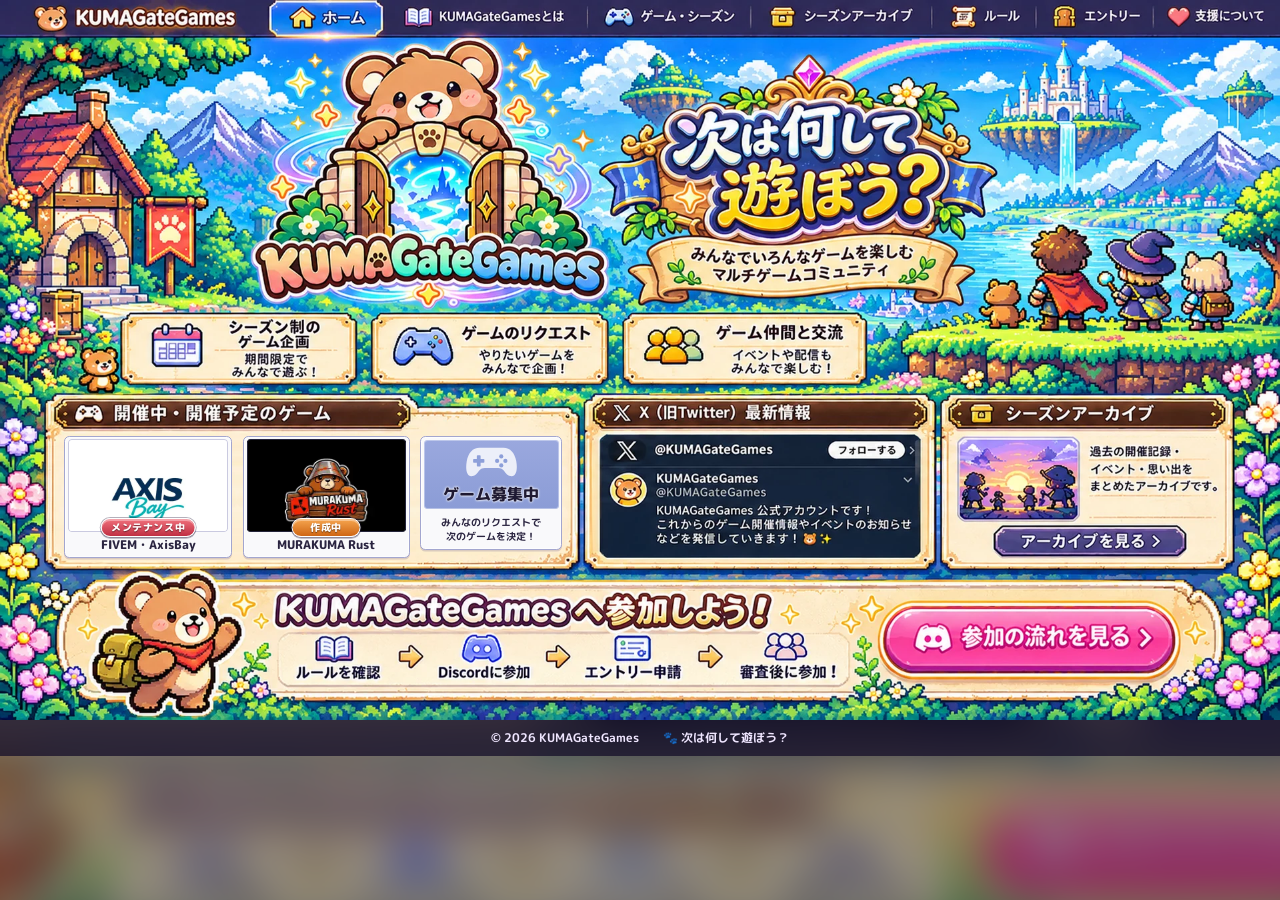
==== commit 78d841e6: "Use the 2560x1080 outpainted artwork instead of mirrored side margins The wide picture's centre 1920" ====
--- a/index.html
+++ b/index.html
@@ -8,16 +8,17 @@
 <link rel="icon" href="assets/favicon.png" type="image/png">
 <link rel="preconnect" href="https://fonts.googleapis.com"><link rel="preconnect" href="https://fonts.gstatic.com" crossorigin>
 <link rel="stylesheet" href="https://fonts.googleapis.com/css2?family=M+PLUS+Rounded+1c:wght@700;800&amp;display=swap">
-<link rel="preload" as="image" href="assets/home-stage.webp" media="(min-width:901px) and (min-aspect-ratio:13/10)">
+<link rel="preload" as="image" href="assets/home-stage-wide.webp" media="(min-width:901px) and (min-aspect-ratio:13/10)">
 <link rel="stylesheet" href="styles.css">
 <script src="main.js" defer></script><script src="games-config.js" defer></script><script src="games-render.js" defer></script>
 </head>
 <body class="home">
 <a href="#main" class="skip">メインコンテンツへ</a>
 <!--
-  PC（横長画面）: 完成イメージの一枚絵 assets/home-stage.webp の上に、
+  PC（横長画面）: 横長の一枚絵 assets/home-stage-wide.webp（2560×1080）の上に、
   リンク（透明）・ゲームカード・Xの投稿だけを重ねて表示します。
-  位置は --x/--y/--w/--h に、元画像（1672×941）のピクセル座標で書いています。
+  位置は --x/--y/--w/--h に、絵の中央部分を1672×941とした時のピクセル座標で書いています。
+  （横長の絵の座標 = 320 + x × 1920/1672、y × 1080/941）
   スマホ（縦長画面）: 同じHTMLを縦に並べたレイアウトで表示します。
 -->
 <div class="stage">
--- a/styles.css
+++ b/styles.css
@@ -3,8 +3,8 @@
    2026-11 完成イメージ準拠版
 
    ・PC（横幅901px以上の横長画面）
-     完成イメージ assets/home-stage.webp（1672×941）を16:9の一枚絵として
-     画面いっぱいに表示し、その上にリンク・ゲームカード・Xの投稿を重ねます。
+     横長の一枚絵 assets/home-stage-wide.webp（2560×1080）を高さいっぱいに表示し、
+     中央の16:9部分の上にリンク・ゲームカード・Xの投稿を重ねます。
      位置はHTMLの --x/--y/--w/--h（元画像のピクセル座標）× --u で決まります。
    ・スマホ・縦長画面
      同じHTMLを縦に並べ、スクロールで見るレイアウトになります。
@@ -27,7 +27,7 @@
 *{box-sizing:border-box}
 html{-webkit-text-size-adjust:100%}
 body{margin:0;min-height:100vh;font-family:var(--font);font-weight:700;color:#2a2038;background:#2e6a3e}
-body::before{content:'';position:fixed;inset:-60px;z-index:-1;background:#2e6a3e url('assets/home-stage.webp') center/cover no-repeat;filter:blur(22px) brightness(.6) saturate(1.1)}
+body::before{content:'';position:fixed;inset:-60px;z-index:-1;background:#2e6a3e url('assets/home-bg-blur.webp') center/cover no-repeat;filter:blur(22px) brightness(.6) saturate(1.1)}
 img{max-width:100%}
 .sr-only,.hero-spot>span{position:absolute!important;width:1px!important;height:1px!important;padding:0!important;margin:-1px!important;overflow:hidden!important;clip:rect(0,0,0,0)!important;white-space:nowrap!important;border:0!important}
 .skip{position:fixed;left:1rem;top:-4rem;z-index:100;background:#fff;color:#21183d;padding:.6rem 1rem;border-radius:6px}
@@ -134,25 +134,22 @@
 @media (min-width:901px) and (min-aspect-ratio:13/10){
   html,body{height:100%;overflow:hidden}
   body{background:#1f3b2b}
+  body::before{z-index:-3}
   .stage{
     --u:min(calc(100vw / 1672),calc(100vh / 941));
     position:relative;margin:0 auto;
     width:calc(var(--u) * 1672);height:calc(var(--u) * 941);
-    background:url('assets/home-stage.webp') 0 0/100% 100% no-repeat;
   }
   @supports (height:100dvh){.stage{--u:min(calc(100vw / 1672),calc(100dvh / 941))}}
-  /* 画面が16:9より横長のとき：左右の余白にメニューバーと絵の端（鏡写し）を延長 */
-  .stage{box-shadow:0 0 calc(var(--u) * 24) rgba(0,0,0,.35)}
-  .stage::before,.stage::after{content:'';position:absolute;top:0;z-index:-1;width:50vw;height:100%;
-    --navbar:linear-gradient(#2b295b 0%,#302c5d 88%,#3a3c79 91%,#4c55a8 94%,#222163 97%,#030124 100%)}
-  .stage::before{right:100%;background:
-    var(--navbar) 0 0/100% calc(var(--u) * 49) no-repeat,
-    linear-gradient(to left,rgba(8,18,30,.18),rgba(8,18,30,.6) 70%) 0 0/100% 100% no-repeat,
-    url('assets/home-side-left.webp') right 0/calc(var(--u) * 120) 100% repeat-x}
-  .stage::after{left:100%;background:
-    var(--navbar) 0 0/100% calc(var(--u) * 49) no-repeat,
-    linear-gradient(to right,rgba(8,18,30,.18),rgba(8,18,30,.6) 70%) 0 0/100% 100% no-repeat,
-    url('assets/home-side-right.webp') left 0/calc(var(--u) * 120) 100% repeat-x}
+  /* 横長の絵（2560×1080）。中央の1920×1080が上の座標系（1672×941）にぴったり重なる。
+     画面が16:9より横長なほど、左右の景色が多く見える */
+  .stage::before{content:'';position:absolute;z-index:-1;top:0;left:50%;
+    width:calc(var(--u) * 2229.333);height:100%;transform:translateX(-50%);
+    background:url('assets/home-stage-wide.webp') 0 0/100% 100% no-repeat}
+  /* 絵よりさらに横長の画面では、メニューバーの帯だけ端まで延長 */
+  .stage::after{content:'';position:absolute;z-index:-2;top:0;left:50%;width:100vw;transform:translateX(-50%);
+    height:calc(var(--u) * 49);
+    background:linear-gradient(#2b295b 0%,#302c5d 88%,#3a3c79 91%,#4c55a8 94%,#222163 97%,#030124 100%)}
 
   /* 絵に描かれている部分はHTML側を隠す（読み上げ用の文字は残す） */
   .topbar,main,.panel,.join,.x-card,.game-grid,#site-menu,.join-steps,.join-steps li{position:static;display:block;height:auto;margin:0;padding:0;border:0;outline:0;background:none;box-shadow:none;list-style:none}
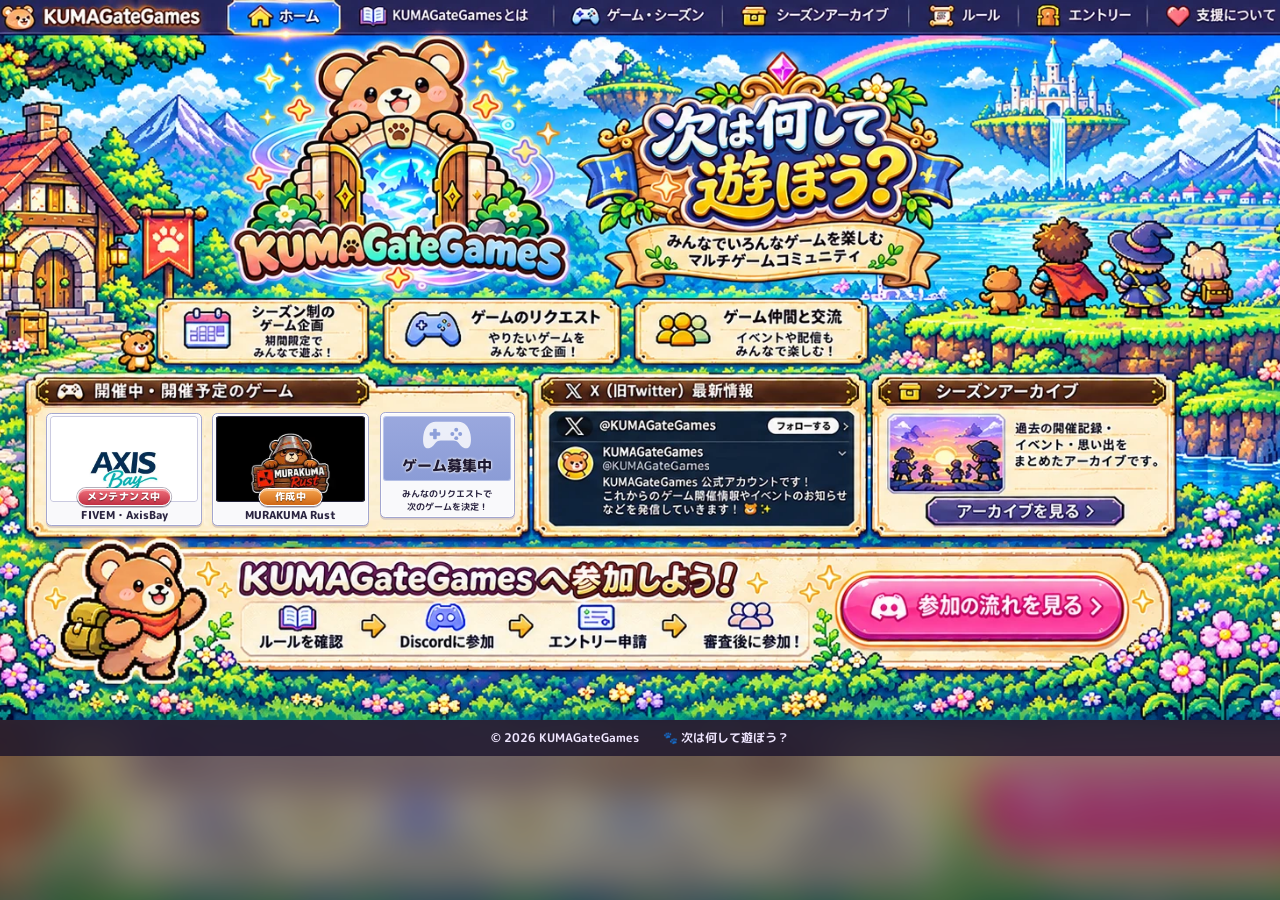
==== commit 4e881cc9: "Switch homepage to the redrawn wide artwork and re-measure link areas The new 1916x821 picture was d" ====
--- a/index.html
+++ b/index.html
@@ -8,41 +8,42 @@
 <link rel="icon" href="assets/favicon.png" type="image/png">
 <link rel="preconnect" href="https://fonts.googleapis.com"><link rel="preconnect" href="https://fonts.gstatic.com" crossorigin>
 <link rel="stylesheet" href="https://fonts.googleapis.com/css2?family=M+PLUS+Rounded+1c:wght@700;800&amp;display=swap">
-<link rel="preload" as="image" href="assets/home-stage-wide.webp" media="(min-width:901px) and (min-aspect-ratio:13/10)">
+<link rel="preload" as="image" href="assets/home-stage-wide.webp?v=2" media="(min-width:901px) and (min-aspect-ratio:13/10)">
 <link rel="stylesheet" href="styles.css">
 <script src="main.js" defer></script><script src="games-config.js" defer></script><script src="games-render.js" defer></script>
 </head>
 <body class="home">
 <a href="#main" class="skip">メインコンテンツへ</a>
 <!--
-  PC（横長画面）: 横長の一枚絵 assets/home-stage-wide.webp（2560×1080）の上に、
+  PC（横長画面）: 横長の一枚絵 assets/home-stage-wide.webp（1916×821）の上に、
   リンク（透明）・ゲームカード・Xの投稿だけを重ねて表示します。
-  位置は --x/--y/--w/--h に、絵の中央部分を1672×941とした時のピクセル座標で書いています。
-  （横長の絵の座標 = 320 + x × 1920/1672、y × 1080/941）
+  位置は --x/--y/--w/--h に、絵の中のメニュー〜パネルが収まる範囲
+  （絵の x=271〜1731、幅1460×高さ821）を基準にしたピクセル座標で書いています。
+  （絵の中の座標 = x + 271、y はそのまま）
   スマホ（縦長画面）: 同じHTMLを縦に並べたレイアウトで表示します。
 -->
 <div class="stage">
 <header class="topbar">
-<a class="brand spot" href="index.html" style="--x:40;--y:3;--w:272;--h:42"><span class="brand-icon" aria-hidden="true">🐻</span><span class="brand-text">KUMA<span class="brand-gate">Gate</span><span class="brand-games">Games</span></span></a>
+<a class="brand spot" href="index.html" style="--x:1;--y:3;--w:231;--h:34"><span class="brand-icon" aria-hidden="true">🐻</span><span class="brand-text">KUMA<span class="brand-gate">Gate</span><span class="brand-games">Games</span></span></a>
 <button class="menu-toggle" aria-label="メニューを開く" aria-controls="site-menu" aria-expanded="false">☰</button>
 <nav id="site-menu" aria-label="メインナビゲーション">
-<a class="spot nav-home active" aria-current="page" href="index.html" style="--x:352;--y:3;--w:148;--h:42"><span aria-hidden="true">🏠</span><span>ホーム</span></a>
-<a class="spot" href="about.html" style="--x:515;--y:4;--w:250;--h:40"><span aria-hidden="true">📖</span><span>KUMAGateGamesとは</span></a>
-<a class="spot" href="games.html" style="--x:771;--y:4;--w:208;--h:40"><span aria-hidden="true">🎮</span><span>ゲーム・シーズン</span></a>
-<a class="spot" href="archive.html" style="--x:984;--y:4;--w:233;--h:40"><span aria-hidden="true">📦</span><span>シーズンアーカイブ</span></a>
-<a class="spot" href="rules.html" style="--x:1222;--y:4;--w:128;--h:40"><span aria-hidden="true">📜</span><span>ルール</span></a>
-<a class="spot" href="entry.html" style="--x:1355;--y:4;--w:149;--h:40"><span aria-hidden="true">🚪</span><span>エントリー</span></a>
-<a class="spot" href="support.html" style="--x:1509;--y:4;--w:158;--h:40"><span aria-hidden="true">💗</span><span>支援について</span></a>
+<a class="spot nav-home active" aria-current="page" href="index.html" style="--x:259;--y:2;--w:130;--h:36"><span aria-hidden="true">🏠</span><span>ホーム</span></a>
+<a class="spot" href="about.html" style="--x:404;--y:3;--w:225;--h:34"><span aria-hidden="true">📖</span><span>KUMAGateGamesとは</span></a>
+<a class="spot" href="games.html" style="--x:634;--y:3;--w:189;--h:34"><span aria-hidden="true">🎮</span><span>ゲーム・シーズン</span></a>
+<a class="spot" href="archive.html" style="--x:827;--y:3;--w:208;--h:34"><span aria-hidden="true">📦</span><span>シーズンアーカイブ</span></a>
+<a class="spot" href="rules.html" style="--x:1039;--y:3;--w:120;--h:34"><span aria-hidden="true">📜</span><span>ルール</span></a>
+<a class="spot" href="entry.html" style="--x:1163;--y:3;--w:144;--h:34"><span aria-hidden="true">🚪</span><span>エントリー</span></a>
+<a class="spot" href="support.html" style="--x:1311;--y:3;--w:148;--h:34"><span aria-hidden="true">💗</span><span>支援について</span></a>
 </nav>
 </header>
 
 <main id="main">
 <section class="hero" aria-labelledby="hero-title">
-<img class="hero-img" src="assets/home-hero.webp" width="1672" height="459" alt="クマのゲートと浮島の城が見えるドット絵の世界。「次は何して遊ぼう？」みんなでいろんなゲームを楽しむマルチゲームコミュニティ。" draggable="false">
+<img class="hero-img" src="assets/home-hero.webp?v=2" width="1460" height="377" alt="クマのゲートと浮島の城が見えるドット絵の世界。「次は何して遊ぼう？」みんなでいろんなゲームを楽しむマルチゲームコミュニティ。" draggable="false">
 <h1 id="hero-title" class="sr-only">KUMAGateGames　次は何して遊ぼう？　みんなでいろんなゲームを楽しむマルチゲームコミュニティ</h1>
-<a class="spot hero-spot" href="games.html" style="--x:158;--y:405;--w:312;--h:95"><span>シーズン制のゲーム企画　期間限定でみんなで遊ぶ！</span></a>
-<a class="spot hero-spot" href="games.html" style="--x:485;--y:405;--w:310;--h:95"><span>ゲームのリクエスト　やりたいゲームをみんなで企画！</span></a>
-<a class="spot hero-spot" href="about.html" style="--x:812;--y:405;--w:318;--h:95"><span>ゲーム仲間と交流　イベントや配信もみんなで楽しむ！</span></a>
+<a class="spot hero-spot" href="games.html" style="--x:179;--y:342;--w:240;--h:70"><span>シーズン制のゲーム企画　期間限定でみんなで遊ぶ！</span></a>
+<a class="spot hero-spot" href="games.html" style="--x:439;--y:342;--w:267;--h:70"><span>ゲームのリクエスト　やりたいゲームをみんなで企画！</span></a>
+<a class="spot hero-spot" href="about.html" style="--x:724;--y:342;--w:265;--h:70"><span>ゲーム仲間と交流　イベントや配信もみんなで楽しむ！</span></a>
 </section>
 
 <section class="panel games-panel" id="games" aria-labelledby="games-title">
@@ -59,10 +60,10 @@
 <section class="panel x-panel" id="news" aria-labelledby="x-title">
 <h2 class="ribbon" id="x-title"><img src="assets/home-ribbon-x.webp" width="880" height="80" alt="X（旧Twitter）最新情報"></h2>
 <div class="x-card">
-<a class="x-head spot" id="x-link" href="https://x.com/KumaGateGames" target="_blank" rel="noopener noreferrer" style="--x:783;--y:568;--w:418;--h:43">
+<a class="x-head spot" id="x-link" href="https://x.com/KumaGateGames" target="_blank" rel="noopener noreferrer" style="--x:627;--y:469;--w:349;--h:33">
 <span class="x-logo" aria-hidden="true">𝕏</span><span class="x-handle">@KUMAGateGames</span><span class="x-follow">フォローする</span><span class="sr-only">（公式Xを新しいタブで開く）</span>
 </a>
-<div class="x-body" id="x-feed" style="--x:784;--y:612;--w:416;--h:115">
+<div class="x-body" id="x-feed" style="--x:627;--y:503;--w:349;--h:97">
 <div class="x-fallback">
 <img class="x-avatar" src="assets/home-x-avatar.webp" width="100" height="94" alt="">
 <div><strong>KUMAGateGames</strong><span class="x-sub">@KUMAGateGames</span>
@@ -74,7 +75,7 @@
 
 <section class="panel archive-panel" id="archive" aria-labelledby="archive-title">
 <h2 class="ribbon" id="archive-title"><img src="assets/home-ribbon-archive.webp" width="726" height="76" alt="シーズンアーカイブ"></h2>
-<a class="archive-link spot" href="archive.html" style="--x:1246;--y:565;--w:360;--h:158">
+<a class="archive-link spot" href="archive.html" style="--x:1009;--y:468;--w:326;--h:133">
 <img class="archive-thumb" src="assets/home-archive-thumb.webp" width="160" height="111" alt="">
 <span class="archive-text">過去の開催記録・イベント・思い出をまとめたアーカイブです。</span>
 <span class="archive-button">アーカイブを見る ❯</span>
@@ -85,12 +86,12 @@
 <img class="join-bear" src="assets/home-join-bear.webp" width="472" height="398" alt="">
 <h2 class="join-title" id="join-title"><span>KUMAGateGamesへ</span><span>参加しよう！</span></h2>
 <ol class="join-steps">
-<li><a class="spot" href="rules.html" style="--x:366;--y:818;--w:138;--h:76"><span aria-hidden="true">📖</span><span>ルールを確認</span></a></li>
-<li><a class="spot" href="entry.html" style="--x:564;--y:818;--w:140;--h:76"><span aria-hidden="true">💬</span><span>Discordに参加</span></a></li>
-<li><a class="spot" href="entry.html" style="--x:756;--y:818;--w:124;--h:76"><span aria-hidden="true">📝</span><span>エントリー申請</span></a></li>
-<li><a class="spot" href="entry.html" style="--x:960;--y:818;--w:140;--h:76"><span aria-hidden="true">👥</span><span>審査後に参加！</span></a></li>
+<li><a class="spot" href="rules.html" style="--x:285;--y:683;--w:116;--h:62"><span aria-hidden="true">📖</span><span>ルールを確認</span></a></li>
+<li><a class="spot" href="entry.html" style="--x:450;--y:683;--w:121;--h:62"><span aria-hidden="true">💬</span><span>Discordに参加</span></a></li>
+<li><a class="spot" href="entry.html" style="--x:621;--y:683;--w:126;--h:62"><span aria-hidden="true">📝</span><span>エントリー申請</span></a></li>
+<li><a class="spot" href="entry.html" style="--x:795;--y:683;--w:126;--h:62"><span aria-hidden="true">👥</span><span>審査後に参加！</span></a></li>
 </ol>
-<a class="join-button spot" href="entry.html" style="--x:1150;--y:786;--w:380;--h:98"><span>参加の流れを見る ❯</span></a>
+<a class="join-button spot" href="entry.html" style="--x:957;--y:650;--w:334;--h:92"><span>参加の流れを見る ❯</span></a>
 </section>
 </main>
 </div>
--- a/styles.css
+++ b/styles.css
@@ -3,9 +3,10 @@
    2026-11 完成イメージ準拠版
 
    ・PC（横幅901px以上の横長画面）
-     横長の一枚絵 assets/home-stage-wide.webp（2560×1080）を高さいっぱいに表示し、
-     中央の16:9部分の上にリンク・ゲームカード・Xの投稿を重ねます。
-     位置はHTMLの --x/--y/--w/--h（元画像のピクセル座標）× --u で決まります。
+     横長の一枚絵 assets/home-stage-wide.webp（1916×821）を高さいっぱいに表示し、
+     メニュー〜パネルが収まる範囲（絵の x=271〜1731、1460×821 ≒ 16:9）を
+     「ステージ」として画面中央に置き、その上にリンク・カード・Xの投稿を重ねます。
+     位置はHTMLの --x/--y/--w/--h（ステージ内のピクセル座標）× --u で決まります。
    ・スマホ・縦長画面
      同じHTMLを縦に並べ、スクロールで見るレイアウトになります。
    ========================================================= */
@@ -27,7 +28,7 @@
 *{box-sizing:border-box}
 html{-webkit-text-size-adjust:100%}
 body{margin:0;min-height:100vh;font-family:var(--font);font-weight:700;color:#2a2038;background:#2e6a3e}
-body::before{content:'';position:fixed;inset:-60px;z-index:-1;background:#2e6a3e url('assets/home-bg-blur.webp') center/cover no-repeat;filter:blur(22px) brightness(.6) saturate(1.1)}
+body::before{content:'';position:fixed;inset:-60px;z-index:-1;background:#2e6a3e url('assets/home-bg-blur.webp?v=2') center/cover no-repeat;filter:blur(22px) brightness(.6) saturate(1.1)}
 img{max-width:100%}
 .sr-only,.hero-spot>span{position:absolute!important;width:1px!important;height:1px!important;padding:0!important;margin:-1px!important;overflow:hidden!important;clip:rect(0,0,0,0)!important;white-space:nowrap!important;border:0!important}
 .skip{position:fixed;left:1rem;top:-4rem;z-index:100;background:#fff;color:#21183d;padding:.6rem 1rem;border-radius:6px}
@@ -45,11 +46,11 @@
 #site-menu a.active{background:linear-gradient(#4b8fe4,#1856bc);border:2px solid #fadd81}
 
 /* ---------- ヒーロー（スマホ） ---------- */
-.hero{--cx:0;--cw:1672;position:relative;aspect-ratio:1672/459;overflow:hidden}
+.hero{--cx:0;--cw:1460;position:relative;aspect-ratio:1460/377;overflow:hidden}
 .hero-img{display:block;width:100%;height:100%;object-fit:cover}
-.hero-spot{position:absolute;left:calc(100% * (var(--x) - var(--cx)) / var(--cw));top:calc(100% * (var(--y) - 49) / 459);width:calc(100% * var(--w) / var(--cw));height:calc(100% * var(--h) / 459);border-radius:6px}
+.hero-spot{position:absolute;left:calc(100% * (var(--x) - var(--cx)) / var(--cw));top:calc(100% * (var(--y) - 39) / 377);width:calc(100% * var(--w) / var(--cw));height:calc(100% * var(--h) / 377);border-radius:6px}
 .hero-spot:focus-visible{outline:3px solid #ffe7a2}
-@media(max-width:600px){.hero{--cx:150;--cw:1150;aspect-ratio:1150/459}.hero-img{object-position:28.7% 50%}}
+@media(max-width:600px){.hero{--cx:150;--cw:950;aspect-ratio:950/377}.hero-img{object-position:29.4% 50%}}
 
 /* ---------- 共通パネル（スマホ） ---------- */
 main{display:block}
@@ -136,20 +137,23 @@
   body{background:#1f3b2b}
   body::before{z-index:-3}
   .stage{
-    --u:min(calc(100vw / 1672),calc(100vh / 941));
-    position:relative;margin:0 auto;
-    width:calc(var(--u) * 1672);height:calc(var(--u) * 941);
+    /* 基本は1460×821のステージが画面に収まる大きさ。
+       画面が絵（1916×821）より横長なら、絵を横幅いっぱいまで広げる（下の花畑が少し切れるだけ） */
+    --u:max(min(calc(100vw / 1460),calc(100vh / 821)),min(calc(100vw / 1916),calc(100vh / 790)));
+    position:relative;
+    width:calc(var(--u) * 1460);height:calc(var(--u) * 821);
+    /* 中央に置く。ただし絵が画面の端まで届くように、絵のはみ出す範囲で左右に寄せる */
+    margin-left:clamp(min(calc(100vw - var(--u) * 1645),calc((100vw - var(--u) * 1374) / 2)),calc((100vw - var(--u) * 1460) / 2),calc(var(--u) * 271));
   }
-  @supports (height:100dvh){.stage{--u:min(calc(100vw / 1672),calc(100dvh / 941))}}
-  /* 横長の絵（2560×1080）。中央の1920×1080が上の座標系（1672×941）にぴったり重なる。
-     画面が16:9より横長なほど、左右の景色が多く見える */
-  .stage::before{content:'';position:absolute;z-index:-1;top:0;left:50%;
-    width:calc(var(--u) * 2229.333);height:100%;transform:translateX(-50%);
-    background:url('assets/home-stage-wide.webp') 0 0/100% 100% no-repeat}
+  @supports (height:100dvh){.stage{--u:max(min(calc(100vw / 1460),calc(100dvh / 821)),min(calc(100vw / 1916),calc(100dvh / 790)))}}
+  /* 横長の絵（1916×821）。ステージの左に271、右に185の景色が続く */
+  .stage::before{content:'';position:absolute;z-index:-1;top:0;left:calc(var(--u) * -271);
+    width:calc(var(--u) * 1916);height:100%;
+    background:url('assets/home-stage-wide.webp?v=2') 0 0/100% 100% no-repeat}
   /* 絵よりさらに横長の画面では、メニューバーの帯だけ端まで延長 */
-  .stage::after{content:'';position:absolute;z-index:-2;top:0;left:50%;width:100vw;transform:translateX(-50%);
-    height:calc(var(--u) * 49);
-    background:linear-gradient(#2b295b 0%,#302c5d 88%,#3a3c79 91%,#4c55a8 94%,#222163 97%,#030124 100%)}
+  .stage::after{content:'';position:absolute;z-index:-2;top:0;left:-200vw;width:500vw;
+    height:calc(var(--u) * 39);
+    background:linear-gradient(#232558 0%,#252763 85%,#4557a3 90%,#1c2963 95%,#000437 100%)}
 
   /* 絵に描かれている部分はHTML側を隠す（読み上げ用の文字は残す） */
   .topbar,main,.panel,.join,.x-card,.game-grid,#site-menu,.join-steps,.join-steps li{position:static;display:block;height:auto;margin:0;padding:0;border:0;outline:0;background:none;box-shadow:none;list-style:none}
@@ -176,22 +180,22 @@
   .game-card{position:absolute;display:block;padding:0;
     left:calc(var(--x) * var(--u));top:calc(var(--y) * var(--u));
     width:calc(var(--w) * var(--u));height:calc(var(--h) * var(--u));
-    border:calc(var(--u) * 2) solid var(--card-border);border-radius:calc(var(--u) * 7);
+    border:calc(var(--u) * 1.6) solid var(--card-border);border-radius:calc(var(--u) * 6);
     box-shadow:inset 0 0 0 calc(var(--u) * 1) #fff,0 calc(var(--u) * 2) 0 rgba(90,80,140,.22)}
-  .game-card:nth-child(1){--x:84;--y:569;--w:219;--h:160}
-  .game-card:nth-child(2){--x:317;--y:569;--w:218;--h:160}
-  .game-card:nth-child(3){--x:549;--y:569;--w:185;--h:150}
+  .game-card:nth-child(1){--x:53;--y:471;--w:177;--h:129}
+  .game-card:nth-child(2){--x:242;--y:471;--w:179;--h:129}
+  .game-card:nth-child(3){--x:433;--y:470;--w:154;--h:121}
   .game-card:nth-child(n+4){display:none}
-  .game-art{position:absolute;aspect-ratio:auto;left:calc(var(--u) * 4);right:calc(var(--u) * 4);top:calc(var(--u) * 3);height:calc((var(--h) - 38) * var(--u));border-radius:calc(var(--u) * 5)}
-  .status{position:absolute;margin:0;left:50%;transform:translateX(-50%);top:calc((var(--h) - 54) * var(--u));height:calc(var(--u) * 25);min-width:calc(var(--u) * 90);padding:0 calc(var(--u) * 12);font-size:calc(var(--u) * 13);border-width:calc(var(--u) * 2.5)}
-  .game-title{position:absolute;margin:0;white-space:nowrap;overflow:hidden;text-overflow:ellipsis;left:calc(var(--u) * 6);right:calc(var(--u) * 6);top:calc((var(--h) - 29) * var(--u));font-size:calc(var(--u) * 16);line-height:calc(var(--u) * 22)}
-  .req-top{position:absolute;aspect-ratio:auto;justify-content:flex-start;left:calc(var(--u) * 3);right:calc(var(--u) * 3);top:calc(var(--u) * 4);height:calc((var(--h) - 59) * var(--u));padding-top:calc(var(--u) * 9);gap:calc(var(--u) * 10);border-radius:calc(var(--u) * 5)}
-  .req-icon{width:calc(var(--u) * 68);height:calc(var(--u) * 40);aspect-ratio:auto}
-  .req-title{font-size:calc(var(--u) * 21);line-height:1.2}
-  .req-text{position:absolute;margin:0;left:0;right:0;top:calc((var(--h) - 46) * var(--u));font-size:calc(var(--u) * 12.5);line-height:1.4}
+  .game-art{position:absolute;aspect-ratio:auto;left:calc(var(--u) * 3);right:calc(var(--u) * 3);top:calc(var(--u) * 2.5);height:calc((var(--h) - 31) * var(--u));border-radius:calc(var(--u) * 4)}
+  .status{position:absolute;margin:0;left:50%;transform:translateX(-50%);top:calc((var(--h) - 45) * var(--u));height:calc(var(--u) * 21);min-width:calc(var(--u) * 74);padding:0 calc(var(--u) * 10);font-size:calc(var(--u) * 11);border-width:calc(var(--u) * 2)}
+  .game-title{position:absolute;margin:0;white-space:nowrap;overflow:hidden;text-overflow:ellipsis;left:calc(var(--u) * 5);right:calc(var(--u) * 5);top:calc((var(--h) - 22) * var(--u));font-size:calc(var(--u) * 13);line-height:calc(var(--u) * 18)}
+  .req-top{position:absolute;aspect-ratio:auto;justify-content:flex-start;left:calc(var(--u) * 2.5);right:calc(var(--u) * 2.5);top:calc(var(--u) * 3);height:calc((var(--h) - 47) * var(--u));padding-top:calc(var(--u) * 6);gap:calc(var(--u) * 9);border-radius:calc(var(--u) * 4)}
+  .req-icon{width:calc(var(--u) * 54);height:calc(var(--u) * 32);aspect-ratio:auto}
+  .req-title{font-size:calc(var(--u) * 17);line-height:1.2}
+  .req-text{position:absolute;margin:0;left:0;right:0;top:calc((var(--h) - 35) * var(--u));font-size:calc(var(--u) * 10.5);line-height:1.4}
 
   /* X：投稿部分に公式タイムラインを重ねる（読み込めない時は絵の投稿が見える） */
-  .x-body{position:absolute;min-height:0;left:calc(var(--x) * var(--u));top:calc(var(--y) * var(--u));width:calc(var(--w) * var(--u));height:calc(var(--h) * var(--u));border-radius:0 0 calc(var(--u) * 8) calc(var(--u) * 8);overflow:hidden}
+  .x-body{position:absolute;min-height:0;left:calc(var(--x) * var(--u));top:calc(var(--y) * var(--u));width:calc(var(--w) * var(--u));height:calc(var(--h) * var(--u));border-radius:0 0 calc(var(--u) * 6) calc(var(--u) * 6);overflow:hidden}
   .x-body.is-rendered .x-embed{position:absolute;inset:0;height:auto;background:var(--navy)}
 }
 
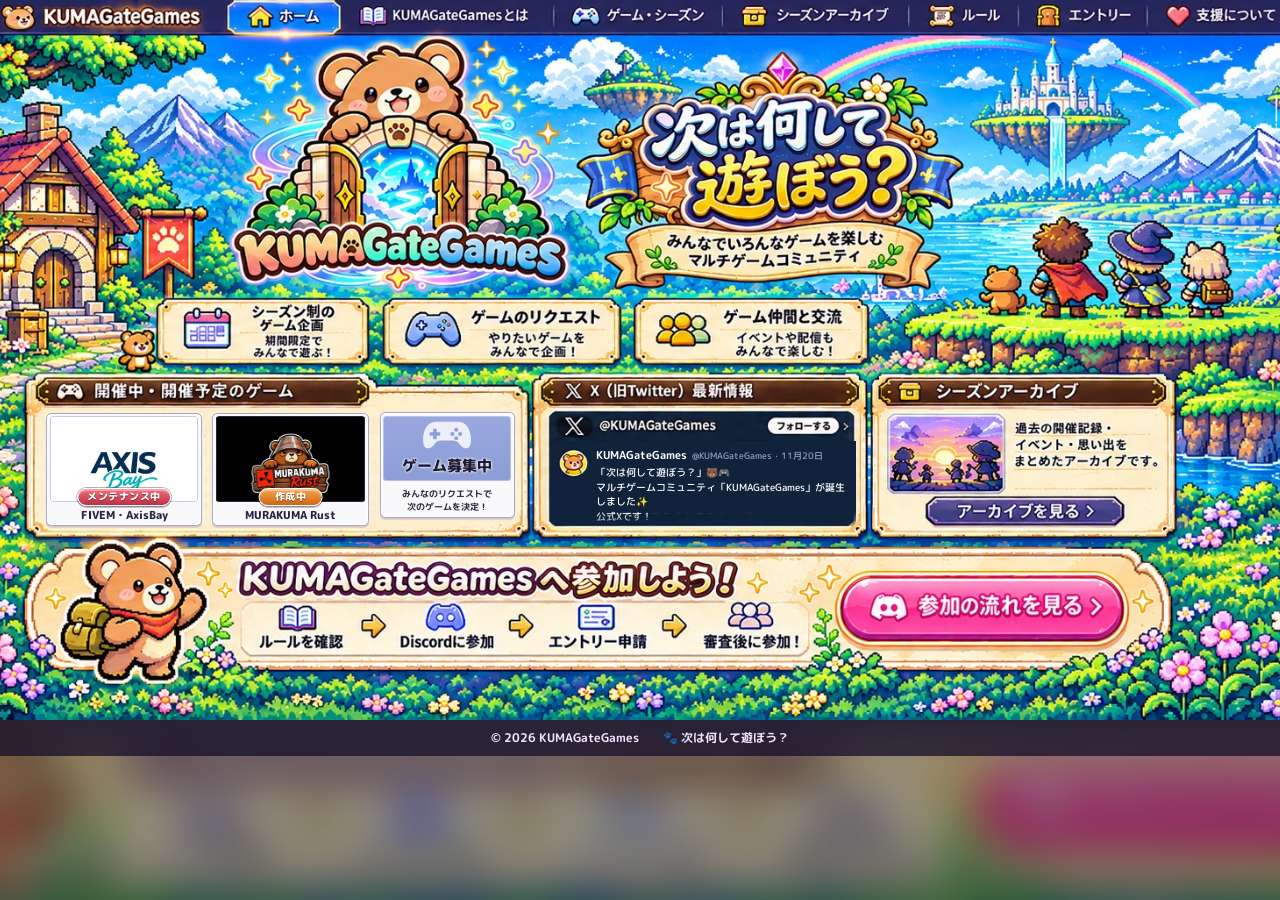
==== commit eaafe74b: "Split the X header into profile and follow links; scroll inside X panel The painted 「フォローする」 button " ====
--- a/index.html
+++ b/index.html
@@ -10,7 +10,7 @@
 <link rel="stylesheet" href="https://fonts.googleapis.com/css2?family=M+PLUS+Rounded+1c:wght@700;800&amp;display=swap">
 <link rel="preload" as="image" href="assets/home-stage-wide.webp?v=2" media="(min-width:901px) and (min-aspect-ratio:13/10)">
 <link rel="stylesheet" href="styles.css">
-<script src="main.js" defer></script><script src="games-config.js" defer></script><script src="games-render.js" defer></script>
+<script src="x-config.js" defer></script><script src="main.js" defer></script><script src="games-config.js" defer></script><script src="games-render.js" defer></script>
 </head>
 <body class="home">
 <a href="#main" class="skip">メインコンテンツへ</a>
@@ -24,16 +24,16 @@
 -->
 <div class="stage">
 <header class="topbar">
-<a class="brand spot" href="index.html" style="--x:1;--y:3;--w:231;--h:34"><span class="brand-icon" aria-hidden="true">🐻</span><span class="brand-text">KUMA<span class="brand-gate">Gate</span><span class="brand-games">Games</span></span></a>
+<a class="brand spot" href="index.html" style="--x:1;--y:3;--w:231;--h:34"><img src="assets/nav/brand.webp" width="232" height="35" alt="KUMAGateGames ホーム"></a>
 <button class="menu-toggle" aria-label="メニューを開く" aria-controls="site-menu" aria-expanded="false">☰</button>
 <nav id="site-menu" aria-label="メインナビゲーション">
-<a class="spot nav-home active" aria-current="page" href="index.html" style="--x:259;--y:2;--w:130;--h:36"><span aria-hidden="true">🏠</span><span>ホーム</span></a>
-<a class="spot" href="about.html" style="--x:404;--y:3;--w:225;--h:34"><span aria-hidden="true">📖</span><span>KUMAGateGamesとは</span></a>
-<a class="spot" href="games.html" style="--x:634;--y:3;--w:189;--h:34"><span aria-hidden="true">🎮</span><span>ゲーム・シーズン</span></a>
-<a class="spot" href="archive.html" style="--x:827;--y:3;--w:208;--h:34"><span aria-hidden="true">📦</span><span>シーズンアーカイブ</span></a>
-<a class="spot" href="rules.html" style="--x:1039;--y:3;--w:120;--h:34"><span aria-hidden="true">📜</span><span>ルール</span></a>
-<a class="spot" href="entry.html" style="--x:1163;--y:3;--w:144;--h:34"><span aria-hidden="true">🚪</span><span>エントリー</span></a>
-<a class="spot" href="support.html" style="--x:1311;--y:3;--w:148;--h:34"><span aria-hidden="true">💗</span><span>支援について</span></a>
+<a class="spot nav-home active" aria-current="page" href="index.html" style="--x:259;--y:2;--w:130;--h:36"><img src="assets/nav/home.webp" width="31" height="27" alt=""><span>ホーム</span></a>
+<a class="spot" href="about.html" style="--x:404;--y:3;--w:225;--h:34"><img src="assets/nav/about.webp" width="34" height="26" alt=""><span>KUMAGateGamesとは</span></a>
+<a class="spot" href="games.html" style="--x:634;--y:3;--w:189;--h:34"><img src="assets/nav/games.webp" width="35" height="23" alt=""><span>ゲーム・シーズン</span></a>
+<a class="spot" href="archive.html" style="--x:827;--y:3;--w:208;--h:34"><img src="assets/nav/archive.webp" width="32" height="27" alt=""><span>シーズンアーカイブ</span></a>
+<a class="spot" href="rules.html" style="--x:1039;--y:3;--w:120;--h:34"><img src="assets/nav/rules.webp" width="32" height="29" alt=""><span>ルール</span></a>
+<a class="spot" href="entry.html" style="--x:1163;--y:3;--w:144;--h:34"><img src="assets/nav/entry.webp" width="30" height="28" alt=""><span>エントリー</span></a>
+<a class="spot" href="support.html" style="--x:1311;--y:3;--w:148;--h:34"><img src="assets/nav/support.webp" width="30" height="27" alt=""><span>支援について</span></a>
 </nav>
 </header>
 
@@ -60,9 +60,10 @@
 <section class="panel x-panel" id="news" aria-labelledby="x-title">
 <h2 class="ribbon" id="x-title"><img src="assets/home-ribbon-x.webp" width="880" height="80" alt="X（旧Twitter）最新情報"></h2>
 <div class="x-card">
-<a class="x-head spot" id="x-link" href="https://x.com/KumaGateGames" target="_blank" rel="noopener noreferrer" style="--x:627;--y:469;--w:349;--h:33">
-<span class="x-logo" aria-hidden="true">𝕏</span><span class="x-handle">@KUMAGateGames</span><span class="x-follow">フォローする</span><span class="sr-only">（公式Xを新しいタブで開く）</span>
-</a>
+<div class="x-head">
+<a class="x-profile spot" id="x-link" href="https://x.com/KumaGateGames" target="_blank" rel="noopener noreferrer" style="--x:627;--y:469;--w:244;--h:33"><span class="x-logo" aria-hidden="true">𝕏</span><span class="x-handle">@KUMAGateGames</span><span class="sr-only">（公式Xのプロフィールを新しいタブで開く）</span></a>
+<a class="x-follow spot" id="x-follow" href="https://x.com/intent/follow?screen_name=KumaGateGames" target="_blank" rel="noopener noreferrer" style="--x:873;--y:471;--w:98;--h:28"><span>フォローする</span><span class="sr-only">（Xでフォローの確認画面を開きます）</span></a>
+</div>
 <div class="x-body" id="x-feed" style="--x:627;--y:503;--w:349;--h:97">
 <div class="x-fallback">
 <img class="x-avatar" src="assets/home-x-avatar.webp" width="100" height="94" alt="">
--- a/styles.css
+++ b/styles.css
@@ -35,15 +35,16 @@
 .skip:focus{top:1rem}
 
 /* ---------- ナビゲーション（スマホ） ---------- */
-.topbar{position:sticky;top:0;z-index:20;display:flex;align-items:center;gap:10px;height:56px;padding:0 12px;background:linear-gradient(#2b295b,#302c5d);border-bottom:3px solid #4c55a8;box-shadow:0 3px 0 #030124}
-.brand{display:flex;align-items:center;gap:6px;color:#fff;text-decoration:none;font-size:20px;font-weight:800;letter-spacing:-.02em;text-shadow:2px 2px 0 #7a3b22}
-.brand-icon{font-size:1.3em}.brand-gate{color:#b7ffe0}.brand-games{color:#badaff}
+.topbar{position:sticky;top:0;z-index:20;display:flex;align-items:center;gap:10px;height:56px;padding:0 12px;background:linear-gradient(#22245a,#25275c);box-shadow:inset 0 -2px 0 #000437,inset 0 -3px 0 #1c2963,inset 0 -4px 0 #4557a3,0 2px 6px rgba(0,0,30,.35)}
+.brand{display:block;line-height:0}
+.brand img{display:block;height:31px;width:auto}
 .menu-toggle{margin-left:auto;background:#433672;border:2px solid #e7b968;color:#fff;font-size:22px;line-height:1;padding:6px 11px;border-radius:6px;cursor:pointer}
-#site-menu{display:none;position:absolute;top:100%;left:0;right:0;flex-direction:column;padding:8px;background:#292042;box-shadow:0 5px 0 #a97e33}
+#site-menu{display:none;position:absolute;top:100%;left:0;right:0;flex-direction:column;gap:2px;padding:8px;background:#22245a;box-shadow:0 4px 0 #4557a3,0 6px 10px rgba(0,0,30,.4)}
 #site-menu.open{display:flex}
-#site-menu a{display:flex;gap:10px;align-items:center;padding:12px;color:#fff;text-decoration:none;font-size:15px;border-radius:8px}
-#site-menu a:hover{background:#3d3366}
-#site-menu a.active{background:linear-gradient(#4b8fe4,#1856bc);border:2px solid #fadd81}
+#site-menu a{display:flex;gap:12px;align-items:center;padding:9px 12px;color:#fff;text-decoration:none;font-size:15px;font-weight:800;border:2px solid transparent;border-radius:8px}
+#site-menu a img{display:block;width:auto;height:24px;flex-shrink:0}
+#site-menu a:hover{background:rgba(255,255,255,.1)}
+#site-menu a.active{border-color:#fdf8e2;background:linear-gradient(#4383fc,#0a71fa 40%,#0b87fd)}
 
 /* ---------- ヒーロー（スマホ） ---------- */
 .hero{--cx:0;--cw:1460;position:relative;aspect-ratio:1460/377;overflow:hidden}
@@ -75,20 +76,46 @@
 
 /* ---------- X（スマホ） ---------- */
 .x-card{background:var(--navy);border:2px solid #2b3c58;border-radius:8px;overflow:hidden;color:#fff}
-.x-head{display:flex;align-items:center;gap:10px;padding:8px 10px;border-bottom:1px solid #2a3a55;color:#fff;text-decoration:none}
+.x-head{display:flex;align-items:center;gap:10px;padding:8px 10px;border-bottom:1px solid #2a3a55}
+.x-profile{display:flex;align-items:center;gap:10px;flex:1;min-width:0;color:#fff;text-decoration:none}
 .x-logo{font-size:20px}.x-handle{flex:1;font-size:14px}
-.x-follow{padding:4px 12px;border-radius:999px;background:#fff;color:#111;font-size:12px}
+.x-follow{padding:4px 12px;border-radius:999px;background:#fff;color:#111;font-size:12px;text-decoration:none;white-space:nowrap}
+.x-follow:hover{background:#e8e8e8}
 .x-body{position:relative;min-height:120px}
 .x-fallback{display:flex;gap:10px;padding:10px}
 .x-avatar{width:44px;height:44px;border-radius:50%;flex-shrink:0;object-fit:cover}
 .x-fallback strong{display:block;font-size:14px}
 .x-sub{display:block;color:#93a3bd;font-size:12px;font-weight:500}
 .x-fallback p{margin:6px 0 0;font-size:13px;line-height:1.55;font-weight:500}
+/* 最新の投稿（x-config.js）。url が空のときは表示されず、紹介文（PCでは絵）が見える */
+.x-post{display:flex;gap:10px;padding:10px;color:#fff;text-decoration:none;background:var(--navy)}
+.x-post:hover .x-post-more,.x-post:focus-visible .x-post-more{text-decoration:underline}
+.x-post:focus-visible{outline:3px solid #ffe7a2;outline-offset:-3px}
+.x-post-avatar{width:44px;height:44px;border-radius:50%;flex-shrink:0}
+.x-post-main{min-width:0;flex:1}
+.x-post-head{display:flex;flex-wrap:wrap;align-items:baseline;gap:0 8px}
+.x-post-name{font-size:14px}
+.x-post-meta{color:#93a3bd;font-size:12px;font-weight:500}
+.x-post-text{margin:5px 0 0;font-size:13px;line-height:1.55;font-weight:500;white-space:pre-line;overflow-wrap:anywhere}
+.x-post-more{display:inline-block;margin-top:6px;color:#7cc2ff;font-size:12px;font-weight:700}
+/* X欄の中だけスクロール（PC） */
+.x-scroll{scrollbar-width:thin;scrollbar-color:#4a6488 transparent}
+.x-scroll::-webkit-scrollbar{width:6px}
+.x-scroll::-webkit-scrollbar-thumb{background:#4a6488;border-radius:3px}
+.x-scroll::-webkit-scrollbar-track{background:transparent}
+.x-body.has-post .x-fallback{display:none}
+/* 投稿が未設定のときのタイムライン埋め込み（Xにログイン中の人だけ表示される） */
 .x-embed{position:absolute;inset:0;opacity:0;pointer-events:none;overflow:hidden}
 .x-embed a{font-size:0;color:transparent}
 .x-body.is-rendered .x-fallback{display:none}
 .x-body.is-rendered .x-embed{position:relative;opacity:1;pointer-events:auto;height:320px}
-.x-embed iframe{width:100%!important;height:100%!important}
+.x-embed:not(.x-embed-post) iframe{width:100%!important;height:100%!important}
+.x-embed-post .twitter-tweet{margin:0!important}
+.x-embed-post iframe{width:100%!important;max-width:none!important}
+.x-body.is-rendered .x-embed-post{height:auto}
+.x-post-link{position:absolute;inset:0;z-index:2;font-size:0;color:transparent;border-radius:inherit}
+.x-post-link:focus-visible{outline:3px solid #ffe7a2;outline-offset:-3px}
+.x-body.is-rendered .x-post-link{display:none}
 
 /* ---------- アーカイブ（スマホ） ---------- */
 .archive-link{display:grid;grid-template-columns:44% 1fr;gap:10px;align-items:center;color:#3b2a34;text-decoration:none}
@@ -195,8 +222,22 @@
   .req-text{position:absolute;margin:0;left:0;right:0;top:calc((var(--h) - 35) * var(--u));font-size:calc(var(--u) * 10.5);line-height:1.4}
 
   /* X：投稿部分に公式タイムラインを重ねる（読み込めない時は絵の投稿が見える） */
+  .stage .x-head{display:block;padding:0;border:0}
   .x-body{position:absolute;min-height:0;left:calc(var(--x) * var(--u));top:calc(var(--y) * var(--u));width:calc(var(--w) * var(--u));height:calc(var(--h) * var(--u));border-radius:0 0 calc(var(--u) * 6) calc(var(--u) * 6);overflow:hidden}
+  .x-body.has-post,.x-body.is-rendered{overflow-y:auto;overscroll-behavior:contain;background:#10233b}
+  /* まだ続きがあるときは下をうっすら暗くする（一番下までスクロールすると消える） */
+  .x-body.has-more{-webkit-mask-image:linear-gradient(#000 calc(100% - var(--u) * 16),rgba(0,0,0,.35));mask-image:linear-gradient(#000 calc(100% - var(--u) * 16),rgba(0,0,0,.35))}
   .x-body.is-rendered .x-embed{position:absolute;inset:0;height:auto;background:var(--navy)}
+  .x-body.is-rendered .x-embed-post{bottom:auto;min-height:100%}
+  .stage .x-post-link:hover{background:rgba(255,255,255,.06)}
+  .stage .x-post{position:relative;min-height:100%;gap:calc(var(--u) * 9);padding:calc(var(--u) * 7) calc(var(--u) * 10) calc(var(--u) * 8);background:#10233b}
+  .stage .x-post:hover{background:#142a46}
+  .stage .x-post-avatar{width:calc(var(--u) * 34);height:calc(var(--u) * 34);margin-top:calc(var(--u) * 1)}
+  .stage .x-post-head{gap:0 calc(var(--u) * 6)}
+  .stage .x-post-name{font-size:calc(var(--u) * 12.5)}
+  .stage .x-post-meta{font-size:calc(var(--u) * 10.5)}
+  .stage .x-post-text{margin-top:calc(var(--u) * 2.5);font-size:calc(var(--u) * 11);line-height:1.5}
+  .stage .x-post-more{margin-top:calc(var(--u) * 4);font-size:calc(var(--u) * 10)}
 }
 
 @media (prefers-reduced-motion:reduce){.spot{transition:none}}
